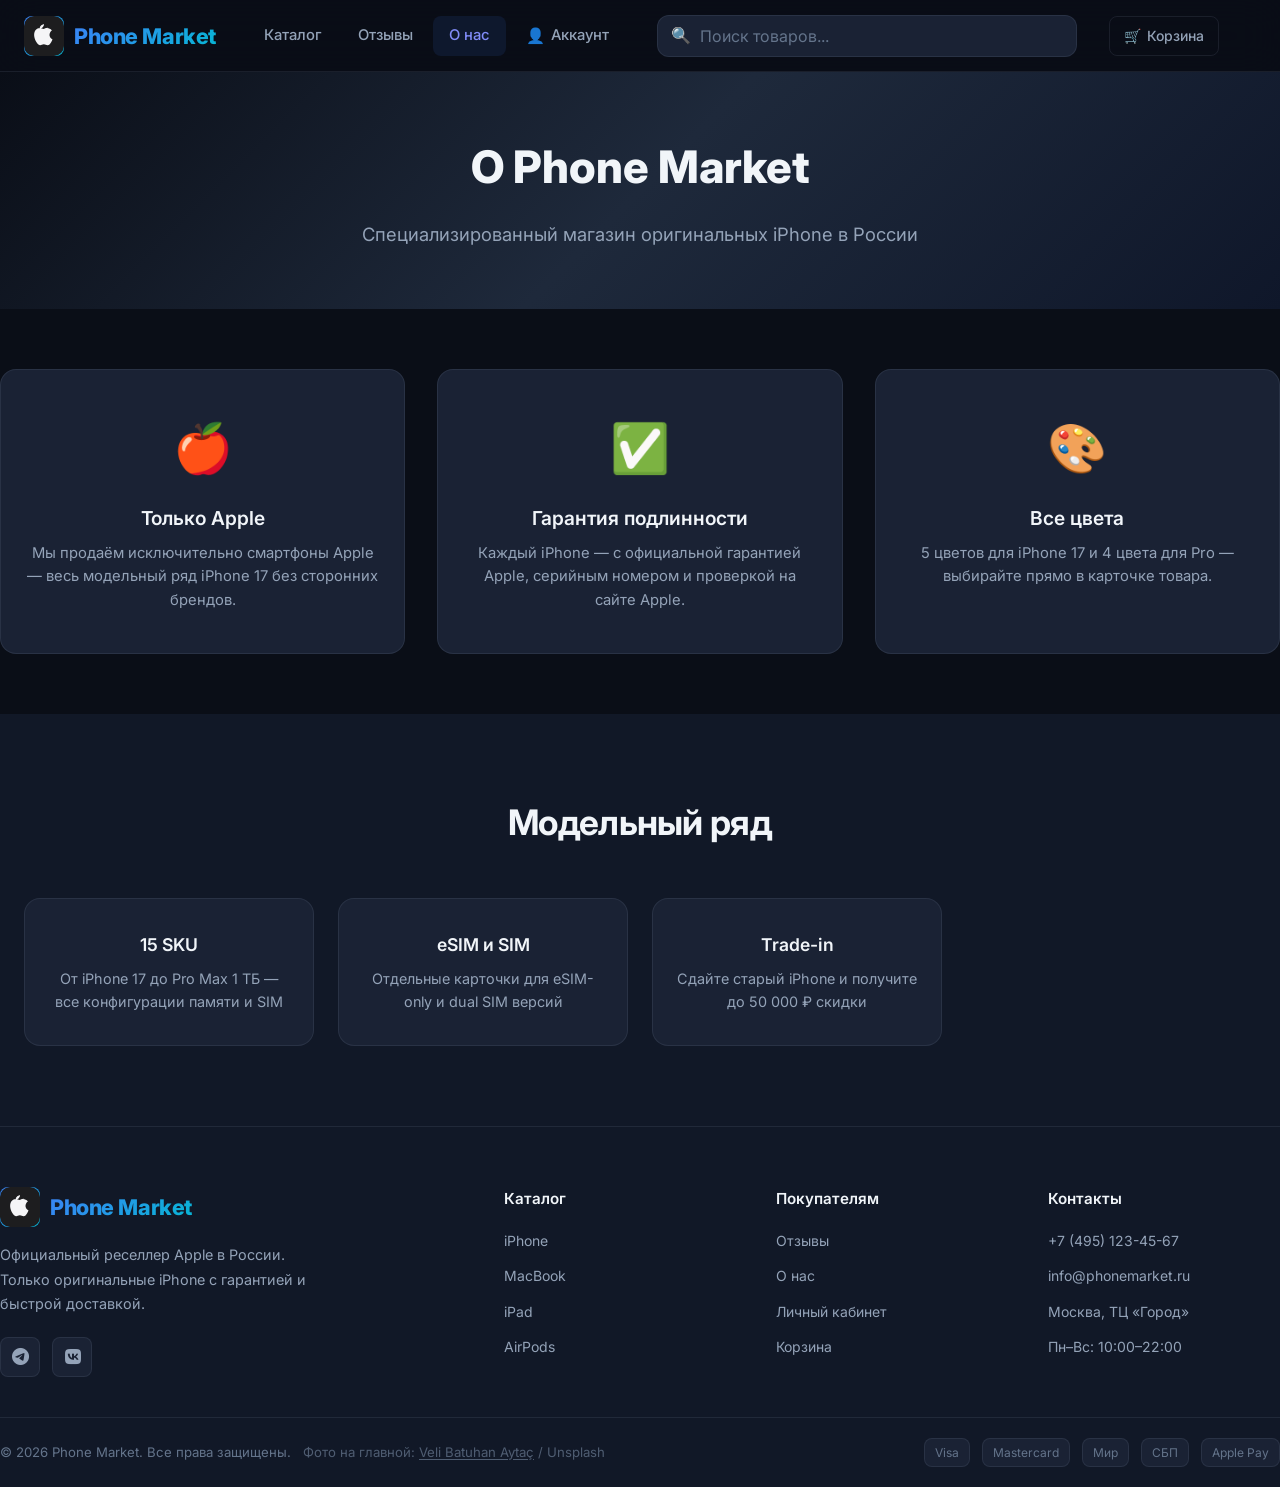
==== about.html @ 75dff4d2 "Fix MacBook color image switching in catalog MacBook image paths contain spaces, so double URL-encod" ====
<!DOCTYPE html>
<html lang="ru">
<head>
  <meta charset="UTF-8">
  <meta name="viewport" content="width=device-width, initial-scale=1.0">
  <title>О нас — Phone Market</title>
  <link rel="stylesheet" href="css/style.css?v=2.16">
</head>
<body>
  <div id="site-header"></div>
  <main>
    <div class="about-hero">
      <div class="container">
        <h1>О Phone Market</h1>
        <p>Специализированный магазин оригинальных iPhone в России</p>
      </div>
    </div>
    <div class="container about-grid">
      <div class="about-card">
        <div class="icon">🍎</div>
        <h3>Только Apple</h3>
        <p>Мы продаём исключительно смартфоны Apple — весь модельный ряд iPhone 17 без сторонних брендов.</p>
      </div>
      <div class="about-card">
        <div class="icon">✅</div>
        <h3>Гарантия подлинности</h3>
        <p>Каждый iPhone — с официальной гарантией Apple, серийным номером и проверкой на сайте Apple.</p>
      </div>
      <div class="about-card">
        <div class="icon">🎨</div>
        <h3>Все цвета</h3>
        <p>5 цветов для iPhone 17 и 4 цвета для Pro — выбирайте прямо в карточке товара.</p>
      </div>
    </div>
    <section class="section section-alt">
      <div class="container">
        <div class="section-header"><h2>Модельный ряд</h2></div>
        <div class="features-grid">
          <div class="feature-card"><h3>15 SKU</h3><p>От iPhone 17 до Pro Max 1 ТБ — все конфигурации памяти и SIM</p></div>
          <div class="feature-card"><h3>eSIM и SIM</h3><p>Отдельные карточки для eSIM-only и dual SIM версий</p></div>
          <div class="feature-card"><h3>Trade-in</h3><p>Сдайте старый iPhone и получите до 50 000 ₽ скидки</p></div>
        </div>
      </div>
    </section>
  </main>
  <div id="site-footer"></div>
  <script src="js/data.js?v=1.7"></script>
  <script src="js/app.js?v=1.4"></script>
  <script src="js/layout.js"></script>
  <script>initLayout('about');</script>
</body>
</html>
---- css/style.css ----
@import url('https://fonts.googleapis.com/css2?family=Inter:wght@300;400;500;600;700;800&family=JetBrains+Mono:wght@400;500&display=swap');
@import url('https://cdnjs.cloudflare.com/ajax/libs/font-awesome/6.5.1/css/all.min.css');

:root {
  --bg-primary: #0a0e17;
  --bg-secondary: #111827;
  --bg-card: #1a2234;
  --bg-card-hover: #1f2a40;
  --accent: #6366f1;
  --accent-light: #818cf8;
  --accent-glow: rgba(99, 102, 241, 0.35);
  --cyan: #a78bfa;
  --cyan-glow: rgba(167, 139, 250, 0.3);
  --text-primary: #f1f5f9;
  --text-secondary: #94a3b8;
  --text-muted: #64748b;
  --border: rgba(148, 163, 184, 0.12);
  --border-hover: rgba(59, 130, 246, 0.4);
  --success: #22c55e;
  --warning: #f59e0b;
  --danger: #ef4444;
  --gradient-hero: linear-gradient(135deg, #0a0e17 0%, #1e293b 50%, #0f172a 100%);
  --gradient-accent: linear-gradient(135deg, #3b82f6, #06b6d4);
  --shadow-sm: 0 2px 8px rgba(0, 0, 0, 0.3);
  --shadow-md: 0 8px 32px rgba(0, 0, 0, 0.4);
  --shadow-lg: 0 16px 48px rgba(0, 0, 0, 0.5);
  --radius-sm: 8px;
  --radius-md: 12px;
  --radius-lg: 16px;
  --radius-xl: 24px;
  --header-height: 72px;
  --transition: 0.25s cubic-bezier(0.4, 0, 0.2, 1);
}

*, *::before, *::after {
  box-sizing: border-box;
  margin: 0;
  padding: 0;
}

html {
  scroll-behavior: smooth;
}

[hidden] {
  display: none !important;
}

body {
  font-family: 'Inter', -apple-system, BlinkMacSystemFont, sans-serif;
  background: var(--bg-primary);
  color: var(--text-primary);
  line-height: 1.6;
  min-height: 100vh;
  display: flex;
  flex-direction: column;
}

a {
  color: inherit;
  text-decoration: none;
}

img {
  max-width: 100%;
  display: block;
}

button, input, select, textarea {
  font-family: inherit;
  font-size: inherit;
}

.container {
  width: 100%;
  max-width: 1280px;
  margin: 0 auto;
  padding: 0 24px;
}

/* ===== HEADER ===== */
.site-header {
  position: sticky;
  top: 0;
  z-index: 1000;
  background: rgba(10, 14, 23, 0.85);
  backdrop-filter: blur(20px);
  border-bottom: 1px solid var(--border);
  height: var(--header-height);
}

.header-inner {
  position: relative;
  display: flex;
  align-items: center;
  gap: 32px;
  height: var(--header-height);
}

.logo {
  display: flex;
  align-items: center;
  gap: 10px;
  font-weight: 800;
  font-size: 1.35rem;
  letter-spacing: -0.02em;
  flex-shrink: 0;
}

.logo-icon {
  width: 40px;
  height: 40px;
  background: var(--gradient-accent);
  border-radius: var(--radius-sm);
  display: flex;
  align-items: center;
  justify-content: center;
  font-size: 1.2rem;
  overflow: hidden;
}

.logo-icon img {
  width: 100%;
  height: 100%;
  object-fit: cover;
}

.logo span {
  background: var(--gradient-accent);
  -webkit-background-clip: text;
  -webkit-text-fill-color: transparent;
  background-clip: text;
}

.main-nav {
  display: flex;
  gap: 4px;
}

.main-nav a {
  padding: 8px 16px;
  border-radius: var(--radius-sm);
  font-weight: 500;
  font-size: 0.925rem;
  color: var(--text-secondary);
  transition: var(--transition);
  white-space: nowrap;
}

.main-nav a:hover,
.main-nav a.active {
  color: var(--text-primary);
  background: rgba(59, 130, 246, 0.1);
}

.main-nav a.active {
  color: var(--accent-light);
}

.main-nav-account {
  display: inline-flex;
  align-items: center;
  gap: 6px;
}

.main-nav-account-icon {
  font-size: 0.95rem;
  line-height: 1;
}

.header-search {
  flex: 1;
  max-width: 420px;
  position: relative;
}

.header-search input {
  width: 100%;
  padding: 10px 16px 10px 42px;
  background: var(--bg-card);
  border: 1px solid var(--border);
  border-radius: var(--radius-md);
  color: var(--text-primary);
  outline: none;
  transition: var(--transition);
}

.header-search input:focus {
  border-color: var(--accent);
  box-shadow: 0 0 0 3px var(--accent-glow);
}

.header-search input::placeholder {
  color: var(--text-muted);
}

.search-icon {
  position: absolute;
  left: 14px;
  top: 50%;
  transform: translateY(-50%);
  color: var(--text-muted);
  pointer-events: none;
}

.header-actions {
  display: flex;
  align-items: center;
  gap: 8px;
  flex-shrink: 0;
}

.header-tools {
  display: flex;
  align-items: center;
  gap: 6px;
  flex-shrink: 0;
}

.header-btn {
  display: flex;
  align-items: center;
  gap: 6px;
  padding: 8px 14px;
  border-radius: var(--radius-sm);
  background: transparent;
  border: 1px solid var(--border);
  color: var(--text-secondary);
  cursor: pointer;
  transition: var(--transition);
  font-size: 0.875rem;
  font-weight: 500;
  position: relative;
}

.header-btn:hover {
  border-color: var(--border-hover);
  color: var(--text-primary);
  background: rgba(59, 130, 246, 0.08);
}

.cart-badge {
  position: absolute;
  top: -4px;
  right: -4px;
  background: var(--accent);
  color: white;
  font-size: 0.65rem;
  font-weight: 700;
  width: 18px;
  height: 18px;
  border-radius: 50%;
  display: flex;
  align-items: center;
  justify-content: center;
}

.mobile-menu-btn {
  display: none;
  background: none;
  border: none;
  color: var(--text-primary);
  font-size: 1.5rem;
  cursor: pointer;
  padding: 4px;
}

/* ===== MAIN CONTENT ===== */
main {
  flex: 1;
}

/* ===== HERO ===== */
.hero {
  background: var(--gradient-hero);
  padding: 80px 0 100px;
  position: relative;
  overflow: hidden;
}

.hero::before {
  content: '';
  position: absolute;
  top: -50%;
  right: -20%;
  width: 600px;
  height: 600px;
  background: radial-gradient(circle, var(--accent-glow) 0%, transparent 70%);
  pointer-events: none;
}

.hero::after {
  content: '';
  position: absolute;
  bottom: -30%;
  left: -10%;
  width: 400px;
  height: 400px;
  background: radial-gradient(circle, var(--cyan-glow) 0%, transparent 70%);
  pointer-events: none;
}

.hero-content {
  position: relative;
  z-index: 1;
  display: grid;
  grid-template-columns: 1fr 1fr;
  gap: 60px;
  align-items: center;
}

.hero-text h1 {
  font-size: 3.2rem;
  font-weight: 800;
  line-height: 1.15;
  letter-spacing: -0.03em;
  margin-bottom: 20px;
}

.hero-text h1 .highlight {
  background: var(--gradient-accent);
  -webkit-background-clip: text;
  -webkit-text-fill-color: transparent;
  background-clip: text;
}

.hero-text p {
  font-size: 1.15rem;
  color: var(--text-secondary);
  margin-bottom: 32px;
  max-width: 480px;
}

.hero-buttons {
  display: flex;
  gap: 12px;
  flex-wrap: wrap;
}

.hero-visual {
  display: flex;
  justify-content: center;
  align-items: center;
}

.hero-pc {
  width: 100%;
  max-width: 520px;
  aspect-ratio: 16 / 10;
  background: var(--bg-card);
  border-radius: var(--radius-xl);
  border: 1px solid var(--border);
  position: relative;
  box-shadow: var(--shadow-lg);
  overflow: hidden;
}

.hero-pc img {
  position: absolute;
  inset: 0;
  margin-left: 50px;
  width: 80%;
  height: 100%;
  object-fit: cover;
  display: block;
}

.hero-pc::before {
  content: '';
  position: absolute;
  inset: -1px;
  border-radius: var(--radius-xl);
  padding: 1px;
  background: var(--gradient-accent);
  -webkit-mask: linear-gradient(#fff 0 0) content-box, linear-gradient(#fff 0 0);
  -webkit-mask-composite: xor;
  mask-composite: exclude;
  opacity: 0.5;
}

/* ===== BUTTONS ===== */
.btn {
  display: inline-flex;
  align-items: center;
  justify-content: center;
  gap: 8px;
  padding: 12px 24px;
  border-radius: var(--radius-md);
  font-weight: 600;
  font-size: 0.925rem;
  cursor: pointer;
  border: none;
  transition: var(--transition);
  white-space: nowrap;
}

.btn-primary {
  background: var(--gradient-accent);
  color: white;
  box-shadow: 0 4px 16px var(--accent-glow);
}

.btn-primary:hover {
  transform: translateY(-2px);
  box-shadow: 0 8px 24px var(--accent-glow);
}

.btn-secondary {
  background: var(--bg-card);
  color: var(--text-primary);
  border: 1px solid var(--border);
}

.btn-secondary:hover {
  border-color: var(--border-hover);
  background: var(--bg-card-hover);
}

.btn-danger {
  background: var(--danger);
  color: white;
}

.btn-danger:hover {
  opacity: 0.9;
}

.btn-sm {
  padding: 8px 16px;
  font-size: 0.825rem;
}

.btn-lg {
  padding: 16px 32px;
  font-size: 1rem;
}

/* ===== SECTIONS ===== */
.section {
  padding: 80px 0;
}

.section-header {
  text-align: center;
  margin-bottom: 48px;
}

.section-header h2 {
  font-size: 2.2rem;
  font-weight: 700;
  letter-spacing: -0.02em;
  margin-bottom: 12px;
}

.section-header p {
  color: var(--text-secondary);
  font-size: 1.05rem;
  max-width: 560px;
  margin: 0 auto;
}

.section-alt {
  background: var(--bg-secondary);
}

/* ===== FEATURES GRID ===== */
.features-grid {
  display: grid;
  grid-template-columns: repeat(4, 1fr);
  gap: 24px;
}

.feature-card {
  background: var(--bg-card);
  border: 1px solid var(--border);
  border-radius: var(--radius-lg);
  padding: 32px 24px;
  text-align: center;
  transition: var(--transition);
}

.feature-card:hover {
  border-color: var(--border-hover);
  transform: translateY(-4px);
  box-shadow: var(--shadow-md);
}

.feature-icon {
  font-size: 2.5rem;
  margin-bottom: 16px;
}

.feature-card h3 {
  font-size: 1.1rem;
  font-weight: 600;
  margin-bottom: 8px;
}

.feature-card p {
  color: var(--text-secondary);
  font-size: 0.9rem;
}

/* ===== PRODUCT GRID ===== */
.products-grid {
  display: grid;
  grid-template-columns: repeat(auto-fill, minmax(280px, 1fr));
  gap: 24px;
}

.product-card {
  background: var(--bg-card);
  border: 1px solid var(--border);
  border-radius: var(--radius-lg);
  overflow: hidden;
  transition: var(--transition);
  display: flex;
  flex-direction: column;
}

.product-card:hover {
  border-color: var(--border-hover);
  transform: translateY(-4px);
  box-shadow: var(--shadow-md);
}

.product-image {
  height: 240px;
  background: var(--bg-secondary);
  display: flex;
  align-items: center;
  justify-content: center;
  position: relative;
  overflow: hidden;
}

.product-image img {
  width: 100%;
  height: 100%;
  object-fit: contain;
  padding: 8px 12px;
}

.product-badge {
  position: absolute;
  top: 12px;
  left: 12px;
  padding: 4px 10px;
  border-radius: 20px;
  font-size: 0.75rem;
  font-weight: 600;
  background: var(--accent);
  color: white;
}

.product-badge.sale {
  background: var(--danger);
}

.product-badge.new {
  background: var(--success);
}

.product-info {
  padding: 20px;
  flex: 1;
  display: flex;
  flex-direction: column;
}

.product-category {
  font-size: 0.75rem;
  color: var(--cyan);
  font-weight: 600;
  text-transform: uppercase;
  letter-spacing: 0.05em;
  margin-bottom: 6px;
}

.product-attrs {
  display: flex;
  flex-wrap: wrap;
  gap: 6px;
  margin-bottom: 8px;
}

.product-attr-tag {
  display: inline-block;
  padding: 3px 8px;
  background: var(--bg-secondary);
  border: 1px solid var(--border);
  border-radius: 4px;
  font-size: 0.7rem;
  font-weight: 500;
  color: var(--text-secondary);
  font-family: 'JetBrains Mono', monospace;
}

.product-info h3 {
  font-size: 1.05rem;
  font-weight: 600;
  margin-bottom: 8px;
  line-height: 1.3;
}

.product-info p {
  color: var(--text-secondary);
  font-size: 0.85rem;
  margin-bottom: 16px;
  flex: 1;
}

.product-footer {
  display: flex;
  align-items: center;
  justify-content: space-between;
  gap: 12px;
  flex-wrap: wrap;
}

.product-actions {
  display: flex;
  gap: 8px;
  flex: 1;
  justify-content: flex-end;
}

.product-actions .btn {
  flex: 1;
  text-align: center;
  min-width: 0;
}

.product-price {
  font-size: 1.25rem;
  font-weight: 700;
  font-family: 'JetBrains Mono', monospace;
}

.product-price .old-price {
  font-size: 0.85rem;
  color: var(--text-muted);
  text-decoration: line-through;
  font-weight: 400;
  margin-left: 6px;
}

/* ===== FILTERS ===== */
.page-layout {
  display: grid;
  grid-template-columns: 280px minmax(0, 1fr);
  gap: 32px;
  align-items: start;
  padding: 40px 0 80px;
}

.catalog-content {
  min-width: 0;
}

.filters-sidebar {
  background: var(--bg-card);
  border: 1px solid var(--border);
  border-radius: var(--radius-lg);
  padding: 24px;
  position: sticky;
  top: calc(var(--header-height) + 24px);
  align-self: start;
  width: 280px;
  max-height: calc(100vh - var(--header-height) - 48px);
  overflow-y: auto;
  z-index: 50;
  scrollbar-width: thin;
  scrollbar-color: var(--border) transparent;
}

.filters-sidebar h3 {
  font-size: 1rem;
  font-weight: 600;
  margin: 0;
}

.filters-sidebar-header {
  display: flex;
  align-items: center;
  justify-content: space-between;
  gap: 12px;
  margin-bottom: 16px;
  padding-bottom: 12px;
  border-bottom: 1px solid var(--border);
}

.filters-close-btn {
  display: none;
  flex-shrink: 0;
}

.filter-group {
  margin-bottom: 20px;
}

.filter-group > label {
  display: block;
  font-size: 0.85rem;
  color: var(--text-secondary);
  margin-bottom: 8px;
  font-weight: 500;
}

.filter-range-inputs {
  display: grid;
  grid-template-columns: 1fr 1fr;
  gap: 8px;
}

.filter-range-inputs input,
.filter-group select {
  width: 100%;
  padding: 8px 12px;
  background: var(--bg-secondary);
  border: 1px solid var(--border);
  border-radius: var(--radius-sm);
  color: var(--text-primary);
  outline: none;
}

.filter-range-inputs input:focus,
.filter-group select:focus {
  border-color: var(--accent);
  box-shadow: 0 0 0 3px var(--accent-glow);
}

.filter-range-inputs input::-webkit-outer-spin-button,
.filter-range-inputs input::-webkit-inner-spin-button {
  -webkit-appearance: none;
  margin: 0;
}

.filter-range-inputs input[type="number"] {
  -moz-appearance: textfield;
  appearance: textfield;
}

.filter-checkboxes {
  display: flex;
  flex-direction: column;
  gap: 8px;
}

.filter-checkboxes label {
  display: flex;
  align-items: center;
  gap: 8px;
  cursor: pointer;
  color: var(--text-secondary);
  font-size: 0.875rem;
  margin-bottom: 0;
}

.filter-checkboxes input[type="checkbox"] {
  accent-color: var(--accent);
}

.filter-empty {
  color: var(--text-muted);
  font-size: 0.85rem;
}

.catalog-toolbar {
  display: flex;
  align-items: center;
  justify-content: space-between;
  gap: 16px;
  margin-bottom: 24px;
  flex-wrap: wrap;
}

.catalog-toolbar-start {
  display: flex;
  align-items: center;
  gap: 12px;
  flex-wrap: wrap;
}

.filters-toggle-btn {
  white-space: nowrap;
}

.page-layout.filters-collapsed {
  grid-template-columns: 1fr;
}

.page-layout.filters-collapsed .filters-sidebar {
  display: none;
}

.results-count,
.catalog-toolbar .results-count {
  color: var(--text-secondary);
  font-size: 0.925rem;
}

.catalog-toolbar select {
  padding: 8px 12px;
  background: var(--bg-card);
  border: 1px solid var(--border);
  border-radius: var(--radius-sm);
  color: var(--text-primary);
  outline: none;
}

.empty-state {
  text-align: center;
  padding: 48px 24px;
  color: var(--text-secondary);
  background: var(--bg-card);
  border: 1px solid var(--border);
  border-radius: var(--radius-lg);
}

.catalog-sections-wrap {
  padding: 8px 0 80px;
}

.catalog-sections-grid {
  display: grid;
  grid-template-columns: repeat(2, minmax(0, 1fr));
  gap: 24px;
}

.catalog-section-card {
  display: flex;
  flex-direction: column;
  min-height: 100%;
  background: var(--bg-card);
  border: 1px solid var(--border);
  border-radius: var(--radius-lg);
  overflow: hidden;
  transition: var(--transition);
  color: inherit;
  text-decoration: none;
}

.catalog-section-card:hover {
  border-color: var(--border-hover);
  transform: translateY(-4px);
  box-shadow: var(--shadow-md);
}

.catalog-section-card__media {
  height: 180px;
  background: var(--bg-secondary);
  display: flex;
  align-items: center;
  justify-content: center;
  padding: 24px;
}

.catalog-section-card__media img {
  width: 100%;
  max-width: 160px;
  height: 120px;
  object-fit: contain;
}

.catalog-section-card__body {
  padding: 24px;
  display: flex;
  flex-direction: column;
  gap: 10px;
  flex: 1;
}

.catalog-section-card__body h2 {
  font-size: 1.35rem;
  font-weight: 600;
}

.catalog-section-card__body p {
  color: var(--text-secondary);
  font-size: 0.95rem;
  line-height: 1.5;
  flex: 1;
}

.catalog-section-card__count {
  font-size: 0.85rem;
  font-weight: 600;
  color: var(--accent-light);
}

.catalog-category-picker-wrap {
  padding: 48px 0;
}

.catalog-picker-grid {
  display: grid;
  grid-template-columns: repeat(2, minmax(0, 1fr));
  gap: 20px;
  max-width: 980px;
  margin: 0 auto;
}

.catalog-picker-card {
  position: relative;
  display: grid;
  grid-template-columns: minmax(0, 1fr) 174px;
  align-items: stretch;
  min-height: 258px;
  padding: 26px 24px 26px 28px;
  border-radius: var(--radius-xl);
  border: 1px solid var(--border);
  background: var(--bg-card);
  overflow: hidden;
  color: inherit;
  text-decoration: none;
  transition: transform var(--transition), border-color var(--transition), box-shadow var(--transition);
}

.catalog-picker-card__glow {
  position: absolute;
  inset: 0;
  opacity: 0.9;
  pointer-events: none;
  transition: opacity var(--transition);
}

.catalog-picker-card--iphone .catalog-picker-card__glow {
  background:
    radial-gradient(circle at 88% 42%, rgba(99, 102, 241, 0.34) 0%, transparent 52%),
    linear-gradient(135deg, rgba(30, 41, 59, 0.2) 0%, rgba(15, 23, 42, 0.92) 100%);
}

.catalog-picker-card--macbook .catalog-picker-card__glow {
  background:
    radial-gradient(circle at 86% 38%, rgba(56, 189, 248, 0.22) 0%, transparent 54%),
    linear-gradient(135deg, rgba(30, 41, 59, 0.2) 0%, rgba(15, 23, 42, 0.92) 100%);
}

.catalog-picker-card--ipad .catalog-picker-card__glow {
  background:
    radial-gradient(circle at 86% 40%, rgba(45, 212, 191, 0.22) 0%, transparent 54%),
    linear-gradient(135deg, rgba(30, 41, 59, 0.2) 0%, rgba(15, 23, 42, 0.92) 100%);
}

.catalog-picker-card--airpods .catalog-picker-card__glow {
  background:
    radial-gradient(circle at 86% 42%, rgba(244, 114, 182, 0.2) 0%, transparent 54%),
    linear-gradient(135deg, rgba(30, 41, 59, 0.2) 0%, rgba(15, 23, 42, 0.92) 100%);
}

.catalog-picker-card__body {
  position: relative;
  z-index: 1;
  display: flex;
  flex-direction: column;
  justify-content: center;
  gap: 8px;
  min-width: 0;
}

.catalog-picker-card__eyebrow {
  font-size: 0.72rem;
  font-weight: 700;
  letter-spacing: 0.12em;
  text-transform: uppercase;
  color: var(--accent-light);
}

.catalog-picker-card__title {
  font-size: clamp(1.55rem, 2.4vw, 1.9rem);
  font-weight: 700;
  line-height: 1.1;
}

.catalog-picker-card__tagline {
  color: var(--text-secondary);
  font-size: 0.92rem;
  line-height: 1.45;
  max-width: 26ch;
}

.catalog-picker-card__footer {
  display: flex;
  flex-wrap: wrap;
  align-items: center;
  gap: 10px 14px;
  margin-top: 8px;
}

.catalog-picker-card__price {
  font-family: 'JetBrains Mono', monospace;
  font-size: 0.95rem;
  font-weight: 600;
  color: var(--text-primary);
}

.catalog-picker-card__count {
  font-size: 0.8rem;
  font-weight: 600;
  color: var(--text-muted);
  padding: 4px 10px;
  border-radius: 999px;
  background: rgba(255, 255, 255, 0.05);
  border: 1px solid var(--border);
}

.catalog-picker-card__visual {
  position: relative;
  z-index: 1;
  display: flex;
  align-items: center;
  justify-content: center;
  align-self: center;
}

.catalog-picker-card__visual img {
  width: auto;
  max-width: 100%;
  object-fit: contain;
  filter: drop-shadow(0 18px 28px rgba(0, 0, 0, 0.42));
  transition: transform var(--transition);
}

.catalog-picker-card--iphone .catalog-picker-card__visual img {
  max-height: 184px;
}

.catalog-picker-card--macbook .catalog-picker-card__visual img {
  max-height: 184px;
  width: 100%;
}

.catalog-picker-card--ipad .catalog-picker-card__visual img {
  max-height: 139px;
}

.catalog-picker-card--airpods .catalog-picker-card__visual img {
  max-height: 128px;
}

.catalog-picker-card__cta {
  position: absolute;
  right: 22px;
  bottom: 18px;
  z-index: 1;
  font-size: 0.82rem;
  font-weight: 600;
  color: var(--accent-light);
  opacity: 0;
  transform: translateY(6px);
  transition: opacity var(--transition), transform var(--transition);
}

.catalog-picker-card:hover {
  transform: translateY(-4px);
  border-color: var(--border-hover);
  box-shadow: var(--shadow-md);
}

.catalog-picker-card:hover .catalog-picker-card__glow {
  opacity: 1;
}

.catalog-picker-card:hover .catalog-picker-card__visual img {
  transform: scale(1.05) translateY(-2px);
}

.catalog-picker-card:hover .catalog-picker-card__cta {
  opacity: 1;
  transform: translateY(0);
}

.catalog-picker-card:focus-visible {
  outline: 2px solid var(--accent-light);
  outline-offset: 3px;
}

@media (max-width: 900px) {
  .catalog-picker-grid {
    grid-template-columns: 1fr;
    max-width: 520px;
  }

  .catalog-picker-card {
    min-height: 236px;
    grid-template-columns: minmax(0, 1fr) 150px;
    padding: 22px 20px 22px 24px;
  }
}

@media (max-width: 520px) {
  .catalog-picker-card {
    grid-template-columns: 1fr;
    gap: 18px;
    min-height: 0;
    padding: 22px 20px 54px;
  }

  .catalog-picker-card__visual {
    order: -1;
    min-height: 156px;
  }

  .catalog-picker-card__tagline {
    max-width: none;
  }

  .catalog-picker-card__cta {
    opacity: 1;
    transform: none;
    left: 20px;
    right: auto;
  }
}

.catalog-lines {
  display: flex;
  flex-wrap: wrap;
  gap: 10px;
  margin: -8px 0 28px;
}

.catalog-line-tab {
  display: inline-flex;
  align-items: center;
  justify-content: center;
  min-height: 42px;
  padding: 10px 18px;
  border: 1px solid var(--border);
  border-radius: 999px;
  background: var(--bg-card);
  color: var(--text-primary);
  font-size: 0.95rem;
  font-weight: 600;
  text-decoration: none;
  transition: var(--transition);
}

.catalog-line-tab:hover {
  border-color: var(--border-hover);
  color: var(--accent-light);
}

.catalog-line-tab.active {
  background: var(--accent);
  border-color: var(--accent);
  color: #fff;
  box-shadow: var(--shadow-sm);
}

.catalog-toolbar select {
  padding: 8px 12px;
  background: var(--bg-card);
  border: 1px solid var(--border);
  border-radius: var(--radius-sm);
  color: var(--text-primary);
  outline: none;
}

/* ===== CONFIGURATOR ===== */
.configurator-page {
  padding-bottom: 0;
}

.config-page-header p {
  max-width: 640px;
}

.config-page-perks {
  display: flex;
  flex-wrap: wrap;
  gap: 20px 32px;
  margin-top: 24px;
  list-style: none;
  padding: 0;
}

.config-page-perks li {
  display: flex;
  align-items: center;
  gap: 10px;
  font-size: 0.9rem;
  color: var(--text-secondary);
  font-weight: 500;
}

.config-page-perks i {
  color: var(--cyan);
  font-size: 1rem;
}

.configurator-layout {
  display: grid;
  grid-template-columns: 1fr 380px;
  gap: 32px;
  padding: 40px 0 80px;
  align-items: start;
}

.configurator-main {
  min-width: 0;
}

/* Preview block */
.config-preview {
  display: grid;
  grid-template-columns: 1fr 1fr;
  gap: 24px;
  background: var(--bg-card);
  border: 1px solid var(--border);
  border-radius: var(--radius-xl);
  padding: 24px;
  margin-bottom: 28px;
  overflow: hidden;
}

.config-preview-visual {
  position: relative;
  background: var(--bg-secondary);
  border-radius: var(--radius-lg);
  aspect-ratio: 4/3;
  display: flex;
  align-items: center;
  justify-content: center;
  overflow: hidden;
}

.config-preview-glow {
  position: absolute;
  inset: 0;
  background: radial-gradient(ellipse at 50% 80%, var(--accent-glow), transparent 70%);
  pointer-events: none;
}

.config-preview-img {
  width: 85%;
  height: 85%;
  object-fit: contain;
  position: relative;
  z-index: 1;
  transition: var(--transition);
}

.config-preview-badges {
  position: absolute;
  bottom: 12px;
  left: 12px;
  right: 12px;
  display: flex;
  flex-wrap: wrap;
  gap: 8px;
  z-index: 2;
}

.config-preview-badge {
  display: flex;
  align-items: center;
  gap: 6px;
  padding: 6px 10px;
  background: rgba(10, 14, 23, 0.85);
  border: 1px solid var(--border);
  border-radius: 20px;
  font-size: 0.7rem;
  font-weight: 500;
  color: var(--text-secondary);
  backdrop-filter: blur(8px);
}

.config-preview-badge img {
  width: 16px;
  height: 16px;
  object-fit: contain;
}

.config-preview-perf h4 {
  font-size: 0.95rem;
  font-weight: 600;
  margin-bottom: 16px;
  color: var(--text-primary);
}

.config-preview-perf .perf-bar-row:last-child {
  margin-bottom: 0;
}

/* Stepper */
.config-stepper-wrap {
  margin-bottom: 24px;
  overflow: hidden;
}

.config-stepper {
  display: flex;
  gap: 8px;
  overflow-x: auto;
  scroll-snap-type: x mandatory;
  padding-bottom: 8px;
  -webkit-overflow-scrolling: touch;
  scrollbar-width: thin;
}

.config-step {
  display: flex;
  flex-direction: column;
  align-items: center;
  gap: 4px;
  min-width: 72px;
  padding: 10px 12px;
  border-radius: var(--radius-md);
  font-size: 0.75rem;
  font-weight: 600;
  background: var(--bg-card);
  border: 1px solid var(--border);
  color: var(--text-secondary);
  cursor: pointer;
  transition: border-color 0.12s ease, background 0.12s ease, color 0.12s ease, transform 0.1s ease, box-shadow 0.12s ease;
  scroll-snap-align: start;
  flex-shrink: 0;
  position: relative;
  touch-action: manipulation;
  user-select: none;
  -webkit-tap-highlight-color: transparent;
}

.config-step:active {
  transform: scale(0.96);
}

.config-step::after {
  content: '';
  position: absolute;
  top: 50%;
  right: -8px;
  width: 8px;
  height: 2px;
  background: var(--border);
  transform: translateY(-50%);
}

.config-step:last-child::after {
  display: none;
}

.config-step:hover {
  border-color: var(--border-hover);
  color: var(--text-primary);
}

.config-step.active {
  background: var(--gradient-accent);
  border-color: transparent;
  color: white;
  box-shadow: 0 4px 16px var(--accent-glow);
}

.config-step.completed:not(.active) {
  border-color: var(--success);
  color: var(--success);
}

.config-step-num {
  font-size: 0.65rem;
  opacity: 0.7;
  font-family: 'JetBrains Mono', monospace;
}

.config-step-icon {
  width: 22px;
  height: 22px;
  object-fit: contain;
}

.config-step-label {
  letter-spacing: 0.03em;
}

/* Compatibility alert */
.config-compat-alert {
  display: flex;
  gap: 12px;
  align-items: flex-start;
  padding: 14px 18px;
  margin-bottom: 20px;
  background: rgba(245, 158, 11, 0.1);
  border: 1px solid rgba(245, 158, 11, 0.35);
  border-radius: var(--radius-md);
  color: var(--warning);
  font-size: 0.875rem;
}

.config-compat-alert i {
  margin-top: 2px;
  flex-shrink: 0;
}

.config-compat-alert p {
  margin: 0;
  line-height: 1.5;
}

.config-compat-alert p + p {
  margin-top: 4px;
}

/* Accordion component groups */
.config-components {
  display: flex;
  flex-direction: column;
  gap: 12px;
}

.config-component-group {
  background: var(--bg-card);
  border: 1px solid var(--border);
  border-radius: var(--radius-lg);
  overflow: hidden;
  transition: var(--transition);
}

.config-component-group.open {
  border-color: var(--border-hover);
  box-shadow: var(--shadow-sm);
}

.config-group-header {
  width: 100%;
  display: flex;
  align-items: center;
  gap: 12px;
  padding: 18px 24px;
  background: none;
  border: none;
  color: inherit;
  cursor: pointer;
  text-align: left;
  transition: background 0.12s ease;
  touch-action: manipulation;
  user-select: none;
  -webkit-tap-highlight-color: transparent;
}

.config-group-header:active {
  background: var(--bg-card-hover);
}

.config-group-header:hover {
  background: var(--bg-card-hover);
}

.config-group-title {
  display: flex;
  align-items: center;
  gap: 10px;
  font-size: 1rem;
  font-weight: 600;
  flex-shrink: 0;
}

.config-group-selected {
  flex: 1;
  font-size: 0.85rem;
  color: var(--text-muted);
  text-align: right;
  white-space: nowrap;
  overflow: hidden;
  text-overflow: ellipsis;
}

.config-group-chevron {
  color: var(--text-muted);
  transition: transform var(--transition);
  flex-shrink: 0;
}

.config-component-group.open .config-group-chevron {
  transform: rotate(180deg);
}

.config-group-body {
  display: none;
  padding: 0 24px 24px;
}

.config-component-group.open .config-group-body {
  display: block;
}

/* Option cards grid */
.config-option-grid {
  display: grid;
  grid-template-columns: repeat(auto-fill, minmax(200px, 1fr));
  gap: 14px;
}

.config-option-card {
  position: relative;
  display: flex;
  flex-direction: column;
  background: var(--bg-secondary);
  border: 2px solid var(--border);
  border-radius: var(--radius-md);
  cursor: pointer;
  transition: border-color 0.12s ease, background 0.12s ease, box-shadow 0.12s ease, transform 0.1s ease;
  overflow: hidden;
  touch-action: manipulation;
  user-select: none;
  -webkit-tap-highlight-color: transparent;
}

.config-option-card:active {
  transform: scale(0.98);
}

.config-option-card:hover {
  border-color: var(--border-hover);
  transform: translateY(-2px);
  box-shadow: var(--shadow-sm);
}

.config-option-card.selected {
  border-color: var(--accent);
  background: rgba(59, 130, 246, 0.08);
  box-shadow: 0 0 0 1px var(--accent), 0 8px 24px var(--accent-glow);
}

.config-option-card input[type="radio"] {
  position: absolute;
  opacity: 0;
  pointer-events: none;
}

.config-option-check {
  position: absolute;
  top: 10px;
  right: 10px;
  width: 24px;
  height: 24px;
  border-radius: 50%;
  background: var(--accent);
  color: white;
  display: flex;
  align-items: center;
  justify-content: center;
  font-size: 0.65rem;
  opacity: 0;
  transform: scale(0.6);
  transition: var(--transition);
  z-index: 2;
}

.config-option-card.selected .config-option-check {
  opacity: 1;
  transform: scale(1);
}

.config-option-badges {
  position: absolute;
  top: 10px;
  left: 10px;
  display: flex;
  flex-direction: column;
  gap: 4px;
  z-index: 2;
}

.config-option-badge {
  padding: 3px 8px;
  border-radius: 20px;
  font-size: 0.65rem;
  font-weight: 600;
  white-space: nowrap;
}

.config-option-badge.recommended {
  background: var(--accent);
  color: white;
}

.config-option-badge.gaming {
  background: var(--success);
  color: white;
}

.config-option-image {
  height: 120px;
  display: flex;
  align-items: center;
  justify-content: center;
  padding: 16px;
  background: var(--bg-primary);
}

.config-option-image img {
  max-width: 100%;
  max-height: 100%;
  object-fit: contain;
}

.config-option-body {
  padding: 12px 14px 8px;
  flex: 1;
}

.config-option-name {
  font-weight: 600;
  font-size: 0.875rem;
  line-height: 1.35;
  margin-bottom: 8px;
}

.config-option-specs {
  display: flex;
  flex-wrap: wrap;
  gap: 4px;
}

.config-option-footer {
  display: flex;
  align-items: center;
  justify-content: space-between;
  gap: 8px;
  padding: 10px 14px 14px;
  border-top: 1px solid var(--border);
}

.config-option-price {
  font-family: 'JetBrains Mono', monospace;
  font-weight: 700;
  font-size: 0.9rem;
  color: var(--accent-light);
}

.config-price-delta {
  font-size: 0.7rem;
  font-family: 'JetBrains Mono', monospace;
  font-weight: 500;
}

.config-price-delta.up {
  color: var(--warning);
}

.config-price-delta.down {
  color: var(--success);
}

/* Summary panel */
.config-summary {
  background: var(--bg-card);
  border: 1px solid var(--border);
  border-radius: var(--radius-lg);
  padding: 24px;
  position: sticky;
  top: calc(var(--header-height) + 24px);
}

.config-summary-header {
  margin-bottom: 20px;
  padding-bottom: 16px;
  border-bottom: 1px solid var(--border);
}

.config-summary h3 {
  font-size: 1.1rem;
  font-weight: 600;
  margin-bottom: 14px;
}

.config-progress {
  display: flex;
  align-items: center;
  gap: 12px;
}

.config-progress-bar {
  flex: 1;
  height: 6px;
  background: var(--bg-secondary);
  border-radius: 3px;
  overflow: hidden;
}

.config-progress-fill {
  height: 100%;
  background: var(--gradient-accent);
  border-radius: 3px;
  transition: width 0.4s ease;
  width: 0;
}

.config-progress-text {
  font-size: 0.8rem;
  font-weight: 600;
  font-family: 'JetBrains Mono', monospace;
  color: var(--cyan);
  white-space: nowrap;
}

.summary-items {
  display: flex;
  flex-direction: column;
  gap: 4px;
  margin-bottom: 20px;
  max-height: 360px;
  overflow-y: auto;
}

.summary-item {
  display: flex;
  justify-content: space-between;
  align-items: center;
  gap: 8px;
  font-size: 0.85rem;
  padding: 10px 8px;
  border-radius: var(--radius-sm);
  border: none;
  background: none;
  color: inherit;
  cursor: pointer;
  text-align: left;
  width: 100%;
  transition: background 0.12s ease;
  touch-action: manipulation;
  -webkit-tap-highlight-color: transparent;
}

.summary-item:active {
  background: var(--bg-card-hover);
}

.summary-item:hover {
  background: var(--bg-card-hover);
}

.summary-item-left {
  display: flex;
  align-items: center;
  gap: 8px;
  flex-shrink: 0;
}

.summary-item-icon {
  width: 20px;
  height: 20px;
  object-fit: contain;
  opacity: 0.85;
}

.summary-item .label {
  color: var(--text-secondary);
}

.summary-item .value {
  font-weight: 500;
  text-align: right;
  font-size: 0.8rem;
  color: var(--text-primary);
}

.summary-total {
  display: flex;
  justify-content: space-between;
  align-items: center;
  padding-top: 16px;
  border-top: 1px solid var(--border);
  margin-bottom: 20px;
}

.summary-total .label {
  font-size: 1.1rem;
  font-weight: 600;
}

.summary-total .price {
  font-size: 1.5rem;
  font-weight: 700;
  font-family: 'JetBrains Mono', monospace;
  color: var(--accent-light);
  transition: transform 0.2s ease, color 0.2s ease;
}

.summary-total .price.price-flash {
  animation: configPriceFlash 0.45s ease;
}

@keyframes configPriceFlash {
  0% { transform: scale(1); color: var(--accent-light); }
  40% { transform: scale(1.06); color: var(--cyan); }
  100% { transform: scale(1); color: var(--accent-light); }
}

.config-summary-actions {
  display: flex;
  flex-direction: column;
  gap: 12px;
}

.config-summary-actions .btn-primary {
  width: 100%;
}

.config-summary-secondary {
  display: grid;
  grid-template-columns: 1fr 1fr;
  gap: 10px;
}

.config-summary-note {
  text-align: center;
  color: var(--text-muted);
  font-size: 0.8rem;
  margin-top: 12px;
}

/* Mobile sticky bar */
.config-mobile-bar {
  display: none;
  position: fixed;
  bottom: 0;
  left: 0;
  right: 0;
  z-index: 90;
  padding: 12px 20px;
  padding-bottom: max(12px, env(safe-area-inset-bottom));
  background: rgba(17, 24, 39, 0.95);
  border-top: 1px solid var(--border);
  backdrop-filter: blur(12px);
  align-items: center;
  justify-content: space-between;
  gap: 16px;
}

.config-mobile-total .label {
  display: block;
  font-size: 0.75rem;
  color: var(--text-muted);
}

.config-mobile-total .price {
  font-family: 'JetBrains Mono', monospace;
  font-weight: 700;
  font-size: 1.15rem;
  color: var(--accent-light);
}

.config-mobile-bar .btn {
  flex-shrink: 0;
  white-space: nowrap;
}

.config-category-icon {
  width: 24px;
  height: 24px;
  object-fit: contain;
  vertical-align: middle;
}

/* Legacy aliases (admin etc.) */
.component-options { display: none; }
.component-option { display: none; }
.config-steps { display: none; }

/* ===== CART ===== */
.cart-layout {
  padding: 40px 0 80px;
}

.cart-items {
  display: flex;
  flex-direction: column;
  gap: 16px;
  margin-bottom: 32px;
}

.cart-item {
  display: flex;
  align-items: center;
  gap: 20px;
  background: var(--bg-card);
  border: 1px solid var(--border);
  border-radius: var(--radius-lg);
  padding: 20px;
}

.cart-item-image {
  width: 80px;
  height: 80px;
  background: var(--bg-secondary);
  border-radius: var(--radius-sm);
  display: flex;
  align-items: center;
  justify-content: center;
  flex-shrink: 0;
  overflow: hidden;
  padding: 8px;
}

.cart-item-image img {
  width: 100%;
  height: 100%;
  object-fit: contain;
}

.admin-product-thumb {
  width: 32px;
  height: 32px;
  object-fit: contain;
  vertical-align: middle;
  margin-right: 8px;
  border-radius: 4px;
  background: var(--bg-secondary);
}

.admin-img-preview {
  display: flex;
  align-items: center;
  justify-content: center;
  padding: 24px;
  background: var(--bg-secondary);
  border: 1px solid var(--border);
  border-radius: var(--radius-md);
  min-height: 160px;
}

.admin-img-preview img {
  max-width: 100%;
  max-height: 200px;
  object-fit: contain;
}

.cart-item-info {
  flex: 1;
}

.cart-item-info h3 {
  font-size: 1rem;
  font-weight: 600;
  margin-bottom: 4px;
}

.cart-item-info .category {
  font-size: 0.8rem;
  color: var(--text-muted);
}

.cart-item-color {
  display: flex;
  align-items: center;
  gap: 8px;
  margin-top: 6px;
  font-size: 0.85rem;
  color: var(--text-secondary);
}

.cart-color-swatch {
  width: 16px;
  height: 16px;
  border-radius: 50%;
  background: var(--swatch);
  border: 1px solid var(--border);
  flex-shrink: 0;
}

.cart-item-price {
  font-family: 'JetBrains Mono', monospace;
  font-weight: 600;
  font-size: 1.1rem;
}

.cart-item-qty {
  display: flex;
  align-items: center;
  gap: 8px;
}

.qty-btn {
  width: 32px;
  height: 32px;
  border-radius: var(--radius-sm);
  border: 1px solid var(--border);
  background: var(--bg-secondary);
  color: var(--text-primary);
  cursor: pointer;
  display: flex;
  align-items: center;
  justify-content: center;
  transition: var(--transition);
}

.qty-btn:hover {
  border-color: var(--accent);
}

.cart-summary {
  background: var(--bg-card);
  border: 1px solid var(--border);
  border-radius: var(--radius-lg);
  padding: 32px;
  max-width: 480px;
  margin-left: auto;
}

.cart-summary h3 {
  font-size: 1.2rem;
  font-weight: 600;
  margin-bottom: 20px;
}

.summary-row {
  display: flex;
  justify-content: space-between;
  margin-bottom: 12px;
  font-size: 0.925rem;
  color: var(--text-secondary);
}

.summary-row.total {
  font-size: 1.2rem;
  font-weight: 700;
  color: var(--text-primary);
  padding-top: 16px;
  border-top: 1px solid var(--border);
  margin-top: 8px;
}

.cart-empty {
  text-align: center;
  padding: 80px 20px;
}

.cart-empty-icon {
  font-size: 4rem;
  margin-bottom: 16px;
}

.cart-empty h2 {
  font-size: 1.5rem;
  margin-bottom: 8px;
}

.cart-empty p {
  color: var(--text-secondary);
  margin-bottom: 24px;
}

/* ===== AUTH / ACCOUNT ===== */
.auth-layout {
  display: grid;
  grid-template-columns: 1fr 1fr;
  min-height: calc(100vh - var(--header-height) - 300px);
}

.auth-form-panel {
  display: flex;
  align-items: center;
  justify-content: center;
  padding: 60px 40px;
}

.auth-visual-panel {
  background: var(--gradient-hero);
  display: flex;
  align-items: center;
  justify-content: center;
  padding: 60px;
  position: relative;
  overflow: hidden;
}

.auth-visual-panel::before {
  content: '';
  position: absolute;
  inset: 0;
  background: radial-gradient(circle at 30% 50%, var(--accent-glow), transparent 60%);
}

.auth-visual-content {
  position: relative;
  z-index: 1;
  text-align: center;
}

.auth-visual-content .icon {
  font-size: 5rem;
  margin-bottom: 24px;
}

.auth-visual-content h2 {
  font-size: 2rem;
  font-weight: 700;
  margin-bottom: 12px;
}

.auth-visual-content p {
  color: var(--text-secondary);
  max-width: 360px;
}

.auth-form {
  width: 100%;
  max-width: 400px;
}

.auth-form h2 {
  font-size: 1.75rem;
  font-weight: 700;
  margin-bottom: 8px;
}

.auth-form .subtitle {
  color: var(--text-secondary);
  margin-bottom: 32px;
}

.form-group {
  margin-bottom: 20px;
}

.form-group label {
  display: block;
  font-size: 0.875rem;
  font-weight: 500;
  margin-bottom: 6px;
  color: var(--text-secondary);
}

.form-group input,
.form-group textarea,
.form-group select {
  width: 100%;
  padding: 12px 16px;
  background: var(--bg-card);
  border: 1px solid var(--border);
  border-radius: var(--radius-sm);
  color: var(--text-primary);
  outline: none;
  transition: var(--transition);
}

.form-group input:focus,
.form-group textarea:focus,
.form-group select:focus {
  border-color: var(--accent);
  box-shadow: 0 0 0 3px var(--accent-glow);
}

.form-tabs {
  display: flex;
  gap: 4px;
  margin-bottom: 32px;
  background: var(--bg-card);
  border-radius: var(--radius-md);
  padding: 4px;
}

.form-tab {
  flex: 1;
  padding: 10px;
  text-align: center;
  border-radius: var(--radius-sm);
  cursor: pointer;
  font-weight: 500;
  font-size: 0.9rem;
  color: var(--text-secondary);
  transition: var(--transition);
  border: none;
  background: none;
}

.form-tab.active {
  background: var(--accent);
  color: white;
}

.account-dashboard {
  padding: 40px 0 80px;
}

.account-grid {
  display: grid;
  grid-template-columns: 260px 1fr;
  gap: 32px;
}

.account-sidebar {
  background: var(--bg-card);
  border: 1px solid var(--border);
  border-radius: var(--radius-lg);
  padding: 24px;
  height: fit-content;
}

.account-sidebar .user-info {
  text-align: center;
  padding-bottom: 20px;
  border-bottom: 1px solid var(--border);
  margin-bottom: 16px;
}

.account-sidebar .avatar {
  width: 64px;
  height: 64px;
  border-radius: 50%;
  background: var(--gradient-accent);
  display: flex;
  align-items: center;
  justify-content: center;
  font-size: 1.5rem;
  font-weight: 700;
  margin: 0 auto 12px;
}

.account-nav {
  display: flex;
  flex-direction: column;
  gap: 4px;
}

.account-nav button {
  padding: 10px 14px;
  border-radius: var(--radius-sm);
  border: none;
  background: none;
  color: var(--text-secondary);
  text-align: left;
  cursor: pointer;
  font-weight: 500;
  transition: var(--transition);
}

.account-nav button:hover,
.account-nav button.active {
  background: rgba(59, 130, 246, 0.1);
  color: var(--accent-light);
}

.account-content {
  background: var(--bg-card);
  border: 1px solid var(--border);
  border-radius: var(--radius-lg);
  padding: 32px;
}

.account-content h2 {
  font-size: 1.4rem;
  font-weight: 600;
  margin-bottom: 24px;
}

/* ===== ADMIN ===== */
.admin-layout {
  display: grid;
  grid-template-columns: 240px 1fr;
  min-height: calc(100vh - var(--header-height));
}

.admin-sidebar {
  background: var(--bg-secondary);
  border-right: 1px solid var(--border);
  padding: 24px 16px;
}

.admin-sidebar h2 {
  font-size: 1rem;
  font-weight: 700;
  padding: 0 12px 20px;
  color: var(--accent-light);
}

.admin-nav {
  display: flex;
  flex-direction: column;
  gap: 2px;
}

.admin-nav button {
  padding: 10px 14px;
  border-radius: var(--radius-sm);
  border: none;
  background: none;
  color: var(--text-secondary);
  text-align: left;
  cursor: pointer;
  font-weight: 500;
  transition: var(--transition);
  display: flex;
  align-items: center;
  gap: 8px;
}

.admin-nav button:hover,
.admin-nav button.active {
  background: rgba(59, 130, 246, 0.1);
  color: var(--accent-light);
}

.admin-main {
  padding: 32px;
  overflow-y: auto;
}

.admin-header {
  display: flex;
  align-items: center;
  justify-content: space-between;
  margin-bottom: 32px;
}

.admin-header h1 {
  font-size: 1.75rem;
  font-weight: 700;
}

.stats-grid {
  display: grid;
  grid-template-columns: repeat(4, 1fr);
  gap: 20px;
  margin-bottom: 32px;
}

.stat-card {
  background: var(--bg-card);
  border: 1px solid var(--border);
  border-radius: var(--radius-lg);
  padding: 24px;
}

.stat-card .stat-label {
  font-size: 0.85rem;
  color: var(--text-secondary);
  margin-bottom: 8px;
}

.stat-card .stat-value {
  font-size: 1.75rem;
  font-weight: 700;
  font-family: 'JetBrains Mono', monospace;
}

.stat-card .stat-change {
  font-size: 0.8rem;
  margin-top: 4px;
}

.stat-change.positive { color: var(--success); }
.stat-change.negative { color: var(--danger); }

.admin-table {
  width: 100%;
  border-collapse: collapse;
  background: var(--bg-card);
  border: 1px solid var(--border);
  border-radius: var(--radius-lg);
  overflow: hidden;
}

.admin-table th,
.admin-table td {
  padding: 14px 16px;
  text-align: left;
  border-bottom: 1px solid var(--border);
  font-size: 0.9rem;
}

.admin-table th {
  background: var(--bg-secondary);
  font-weight: 600;
  color: var(--text-secondary);
  font-size: 0.8rem;
  text-transform: uppercase;
  letter-spacing: 0.05em;
}

.admin-table tr:last-child td {
  border-bottom: none;
}

.admin-table tr:hover td {
  background: rgba(59, 130, 246, 0.04);
}

.status-badge {
  padding: 4px 10px;
  border-radius: 20px;
  font-size: 0.75rem;
  font-weight: 600;
}

.status-badge.pending { background: rgba(245, 158, 11, 0.15); color: var(--warning); }
.status-badge.shipped { background: rgba(59, 130, 246, 0.15); color: #60a5fa; }
.status-badge.delivered,
.status-badge.completed { background: rgba(34, 197, 94, 0.15); color: var(--success); }
.status-badge.cancelled { background: rgba(239, 68, 68, 0.15); color: var(--danger); }

.admin-form-grid {
  display: grid;
  grid-template-columns: 1fr 1fr;
  gap: 16px;
}

/* ===== ABOUT PAGE ===== */
.about-hero {
  background: var(--gradient-hero);
  padding: 60px 0;
  text-align: center;
}

.about-hero h1 {
  font-size: 2.8rem;
  font-weight: 800;
  margin-bottom: 16px;
}

.about-hero p {
  color: var(--text-secondary);
  font-size: 1.15rem;
  max-width: 600px;
  margin: 0 auto;
}

.about-grid {
  display: grid;
  grid-template-columns: repeat(3, 1fr);
  gap: 32px;
  padding: 60px 0;
}

.about-card {
  text-align: center;
  padding: 40px 24px;
  background: var(--bg-card);
  border: 1px solid var(--border);
  border-radius: var(--radius-lg);
}

.about-card .icon {
  font-size: 3rem;
  margin-bottom: 16px;
}

.about-card h3 {
  font-size: 1.2rem;
  font-weight: 600;
  margin-bottom: 8px;
}

.about-card p {
  color: var(--text-secondary);
  font-size: 0.925rem;
}

.team-grid {
  display: grid;
  grid-template-columns: repeat(4, 1fr);
  gap: 24px;
}

.team-member {
  text-align: center;
  padding: 24px;
  background: var(--bg-card);
  border: 1px solid var(--border);
  border-radius: var(--radius-lg);
}

.team-avatar {
  width: 80px;
  height: 80px;
  border-radius: 50%;
  background: var(--gradient-accent);
  display: flex;
  align-items: center;
  justify-content: center;
  font-size: 2rem;
  margin: 0 auto 12px;
}

.team-member h4 {
  font-weight: 600;
  margin-bottom: 4px;
}

.team-member p {
  color: var(--text-muted);
  font-size: 0.85rem;
}

/* ===== SEARCH PAGE ===== */
.search-header {
  padding: 40px 0 20px;
}

.search-header h1 {
  font-size: 1.75rem;
  font-weight: 700;
  margin-bottom: 8px;
}

.search-header .query-text {
  color: var(--text-secondary);
}

.search-header .query-text strong {
  color: var(--accent-light);
}

.no-results {
  text-align: center;
  padding: 60px 20px;
  color: var(--text-secondary);
}

.no-results-icon {
  font-size: 3rem;
  margin-bottom: 16px;
}

/* ===== FOOTER ===== */
.site-footer {
  background: var(--bg-secondary);
  border-top: 1px solid var(--border);
  margin-top: auto;
}

.footer-top {
  padding: 60px 0 40px;
  display: grid;
  grid-template-columns: 2fr 1fr 1fr 1fr;
  gap: 40px;
}

.footer-brand .logo {
  margin-bottom: 16px;
}

.footer-brand p {
  color: var(--text-secondary);
  font-size: 0.9rem;
  line-height: 1.7;
  max-width: 320px;
}

.footer-social {
  display: flex;
  gap: 12px;
  margin-top: 20px;
}

.footer-social a {
  width: 40px;
  height: 40px;
  border-radius: var(--radius-sm);
  background: var(--bg-card);
  border: 1px solid var(--border);
  display: flex;
  align-items: center;
  justify-content: center;
  transition: var(--transition);
  font-size: 1.1rem;
}

.footer-social a:hover {
  border-color: var(--accent);
  background: rgba(59, 130, 246, 0.1);
}

.footer-social a i {
  color: var(--text-secondary);
  transition: var(--transition);
}

.footer-social a:hover i {
  color: var(--accent);
}

.footer-col h4 {
  font-size: 0.95rem;
  font-weight: 600;
  margin-bottom: 16px;
}

.footer-col ul {
  list-style: none;
  display: flex;
  flex-direction: column;
  gap: 10px;
}

.footer-col ul a {
  color: var(--text-secondary);
  font-size: 0.875rem;
  transition: var(--transition);
}

.footer-col ul a:hover {
  color: var(--accent-light);
}

.footer-bottom {
  padding: 20px 0;
  border-top: 1px solid var(--border);
  display: flex;
  align-items: center;
  justify-content: space-between;
  flex-wrap: wrap;
  gap: 12px;
}

.footer-bottom p {
  color: var(--text-muted);
  font-size: 0.825rem;
}

.footer-credit {
  display: inline-block;
  margin-left: 8px;
  opacity: 0.75;
}

.footer-credit a {
  color: var(--text-muted);
  text-decoration: underline;
  text-underline-offset: 2px;
}

.footer-credit a:hover {
  color: var(--text-secondary);
}

.footer-payments {
  display: flex;
  gap: 12px;
  align-items: center;
}

.footer-payments span {
  padding: 4px 10px;
  background: var(--bg-card);
  border: 1px solid var(--border);
  border-radius: var(--radius-sm);
  font-size: 0.75rem;
  color: var(--text-muted);
}

/* ===== TOAST NOTIFICATIONS ===== */
.toast-container {
  position: fixed;
  bottom: 24px;
  right: 24px;
  z-index: 9999;
  display: flex;
  flex-direction: column;
  gap: 8px;
}

.toast {
  padding: 14px 20px;
  background: var(--bg-card);
  border: 1px solid var(--border);
  border-radius: var(--radius-md);
  box-shadow: var(--shadow-lg);
  display: flex;
  align-items: center;
  gap: 10px;
  animation: slideIn 0.3s ease;
  min-width: 280px;
}

.toast.success { border-left: 3px solid var(--success); }
.toast.error { border-left: 3px solid var(--danger); }
.toast.info { border-left: 3px solid var(--accent); }

@keyframes slideIn {
  from { transform: translateX(100%); opacity: 0; }
  to { transform: translateX(0); opacity: 1; }
}

/* ===== PAGE HEADER ===== */
.page-header {
  background: var(--gradient-hero);
  padding: 48px 0;
  border-bottom: 1px solid var(--border);
}

.page-header h1 {
  font-size: 2.2rem;
  font-weight: 700;
  margin-bottom: 8px;
}

.page-header p {
  color: var(--text-secondary);
  font-size: 1.05rem;
}

.breadcrumbs {
  display: flex;
  gap: 8px;
  font-size: 0.85rem;
  color: var(--text-muted);
  margin-bottom: 12px;
}

.breadcrumbs a:hover {
  color: var(--accent-light);
}

.breadcrumbs span {
  color: var(--text-secondary);
}

/* ===== READY PCs ===== */
.pc-spec-tags {
  display: flex;
  flex-wrap: wrap;
  gap: 6px;
  margin-bottom: 12px;
}

.pc-spec-tag {
  display: inline-block;
  padding: 4px 10px;
  background: var(--bg-secondary);
  border-radius: 20px;
  font-size: 0.75rem;
  color: var(--text-secondary);
}

.perf-bar-row { margin-bottom: 8px; }
.perf-bar-header {
  display: flex;
  justify-content: space-between;
  font-size: 0.8rem;
  margin-bottom: 4px;
  color: var(--text-secondary);
}
.perf-bar-track {
  height: 6px;
  background: var(--bg-secondary);
  border-radius: 3px;
  overflow: hidden;
}
.perf-bar-fill {
  height: 100%;
  background: var(--gradient-accent);
  border-radius: 3px;
}

.ready-pc-footer {
  flex-direction: column;
  align-items: stretch !important;
  gap: 12px;
  margin-top: 16px;
}

.ready-pc-actions {
  display: flex;
  gap: 8px;
}

.ready-pc-actions .btn {
  flex: 1;
  text-align: center;
}

/* Detail page */
.pc-detail-page { padding: 40px 24px 80px; }

.pc-detail-hero {
  display: grid;
  grid-template-columns: 1fr 1fr;
  gap: 48px;
  margin-bottom: 60px;
  align-items: start;
}

.pc-detail-gallery {
  display: flex;
  flex-direction: column;
  gap: 12px;
}

.pc-detail-image-wrap {
  background: var(--bg-card);
  border: 1px solid var(--border);
  border-radius: var(--radius-lg);
  overflow: hidden;
  position: relative;
  aspect-ratio: 1;
  display: flex;
  align-items: center;
  justify-content: center;
  padding: 12px;
}

.pc-detail-main-img {
  width: 100%;
  height: 100%;
  object-fit: contain;
}

.pc-gallery-thumbs {
  display: flex;
  gap: 10px;
  flex-wrap: wrap;
}

.pc-gallery-thumb {
  width: 72px;
  height: 72px;
  padding: 6px;
  border: 2px solid var(--border);
  border-radius: var(--radius-sm);
  background: var(--bg-card);
  cursor: pointer;
  transition: var(--transition);
  overflow: hidden;
}

.pc-gallery-thumb.active,
.pc-gallery-thumb:hover {
  border-color: var(--accent);
}

.pc-gallery-thumb img {
  width: 100%;
  height: 100%;
  object-fit: contain;
  pointer-events: none;
}

.pc-detail-info h1 {
  font-size: 2rem;
  font-weight: 700;
  margin-bottom: 12px;
}

.pc-detail-desc {
  color: var(--text-secondary);
  margin-bottom: 20px;
  font-size: 1.05rem;
}

.pc-detail-description {
  margin-top: 28px;
  padding-top: 24px;
  border-top: 1px solid var(--border);
}

.pc-detail-description h2 {
  font-size: 1.35rem;
  font-weight: 700;
  margin-bottom: 12px;
}

.pc-detail-price {
  font-size: 2rem !important;
  margin-bottom: 20px;
}

.pc-detail-actions {
  display: flex;
  gap: 12px;
  flex-wrap: wrap;
  margin-top: 24px;
}

.pc-detail-section {
  margin-bottom: 60px;
}

.pc-detail-section h2 {
  font-size: 1.75rem;
  font-weight: 700;
  margin-bottom: 8px;
}

.section-sub {
  color: var(--text-secondary);
  margin-bottom: 32px;
}

.pc-full-desc {
  color: var(--text-secondary);
  line-height: 1.8;
  font-size: 1.05rem;
  max-width: none;
}

.pc-components-zigzag {
  display: flex;
  flex-direction: column;
  gap: 28px;
}

.pc-component-row {
  display: grid;
  grid-template-columns: minmax(300px, 1.15fr) minmax(280px, 1.1fr);
  gap: 32px;
  align-items: center;
  background: var(--bg-card);
  border: 1px solid var(--border);
  border-radius: var(--radius-xl);
  padding: 28px 32px;
  transition: var(--transition);
}

.pc-component-row:hover {
  border-color: var(--border-hover);
  box-shadow: var(--shadow-sm);
}

.pc-component-row--reverse .pc-component-media {
  order: 2;
}

.pc-component-row--reverse .pc-component-body {
  order: 1;
  text-align: right;
}

.pc-component-media {
  display: flex;
  align-items: center;
  justify-content: center;
  min-height: 260px;
  background: var(--bg-secondary);
  border: 1px solid var(--border);
  border-radius: var(--radius-lg);
  padding: 28px;
}

.pc-component-media img {
  max-width: 100%;
  max-height: 240px;
  object-fit: contain;
}

.pc-component-body {
  display: flex;
  flex-direction: column;
  gap: 10px;
}

.pc-component-type {
  font-size: 0.75rem;
  color: var(--cyan);
  font-weight: 600;
  text-transform: uppercase;
  letter-spacing: 0.06em;
}

.pc-component-body h4 {
  font-size: 1.2rem;
  font-weight: 700;
  line-height: 1.35;
}

.pc-component-body p {
  font-size: 0.95rem;
  color: var(--text-secondary);
  line-height: 1.65;
  max-width: 520px;
}

.pc-component-row--reverse .pc-component-body p {
  margin-left: auto;
}

/* Legacy card grid (unused) */
.pc-components-grid {
  display: grid;
  grid-template-columns: repeat(auto-fill, minmax(260px, 1fr));
  gap: 20px;
}

.pc-component-card {
  background: var(--bg-card);
  border: 1px solid var(--border);
  border-radius: var(--radius-lg);
  padding: 20px;
  transition: var(--transition);
}

.pc-component-card:hover {
  border-color: var(--border-hover);
  transform: translateY(-2px);
}

.pc-component-img {
  height: 100px;
  display: flex;
  align-items: center;
  justify-content: center;
  margin-bottom: 12px;
  background: var(--bg-secondary);
  border-radius: var(--radius-sm);
  padding: 12px;
}

.pc-component-img img {
  max-height: 100%;
  max-width: 100%;
  object-fit: contain;
}

.pc-component-card .pc-component-type {
  font-size: 0.7rem;
  margin-bottom: 4px;
}

.pc-component-card h4 {
  font-size: 0.95rem;
  font-weight: 600;
  margin-bottom: 8px;
}

.pc-component-card p {
  font-size: 0.85rem;
  color: var(--text-secondary);
  line-height: 1.5;
}

/* Product detail */
.product-detail-image-wrap {
  background: var(--bg-card);
  border: 1px solid var(--border);
  border-radius: var(--radius-lg);
  overflow: hidden;
  position: relative;
  aspect-ratio: 1;
  display: flex;
  align-items: center;
  justify-content: center;
  padding: 12px;
}

.product-detail-main-img {
  transition: filter 0.35s ease, opacity 0.2s ease;
}

.product-color-picker,
.pc-color-picker {
  margin-top: 16px;
  padding: 16px;
  background: var(--bg-card);
  border: 1px solid var(--border);
  border-radius: var(--radius-lg);
}

.color-picker-label {
  display: block;
  font-size: 0.9rem;
  color: var(--text-secondary);
  margin-bottom: 12px;
}

.color-picker-label strong {
  color: var(--text-primary);
}

.color-picker-btns {
  display: flex;
  gap: 10px;
  flex-wrap: wrap;
}

.color-btn {
  width: 36px;
  height: 36px;
  border-radius: 50%;
  border: 2px solid var(--border);
  background: var(--swatch);
  cursor: pointer;
  transition: var(--transition);
  position: relative;
  padding: 0;
}

.color-btn:hover {
  transform: scale(1.1);
  border-color: var(--border-hover);
}

.color-btn.active {
  border-color: var(--accent);
  box-shadow: 0 0 0 2px var(--bg-primary), 0 0 0 4px var(--accent);
}

.color-btn.active::after {
  content: '✓';
  position: absolute;
  inset: 0;
  display: flex;
  align-items: center;
  justify-content: center;
  font-size: 0.75rem;
  font-weight: 700;
  color: white;
  text-shadow: 0 1px 2px rgba(0, 0, 0, 0.6);
}

.product-detail-attrs {
  margin-bottom: 16px;
}

.product-stock-badge {
  display: inline-block;
  padding: 6px 14px;
  border-radius: 20px;
  font-size: 0.85rem;
  font-weight: 600;
  margin-bottom: 8px;
}

.product-stock-badge.in-stock {
  background: rgba(34, 197, 94, 0.15);
  color: var(--success);
}

.product-stock-badge.out-of-stock {
  background: rgba(239, 68, 68, 0.15);
  color: var(--danger);
}

.product-specs-table {
  display: grid;
  gap: 0;
  max-width: 720px;
  background: var(--bg-card);
  border: 1px solid var(--border);
  border-radius: var(--radius-lg);
  overflow: hidden;
}

.product-spec-row {
  display: grid;
  grid-template-columns: 1fr 1fr;
  gap: 16px;
  padding: 14px 20px;
  border-bottom: 1px solid var(--border);
}

.product-spec-row:last-child {
  border-bottom: none;
}

.product-spec-row:nth-child(even) {
  background: var(--bg-secondary);
}

.product-spec-label {
  color: var(--text-secondary);
  font-size: 0.9rem;
}

.product-spec-value {
  font-weight: 600;
  font-size: 0.9rem;
  font-family: 'JetBrains Mono', monospace;
  text-align: right;
}

/* ===== RESPONSIVE ===== */
@media (max-width: 1024px) {
  .hero-content { grid-template-columns: 1fr; text-align: center; }
  .hero-text p { margin: 0 auto 32px; }
  .hero-buttons { justify-content: center; }
  .hero-visual { order: -1; }
  .hero-pc { max-width: 280px; font-size: 5rem; }
  .features-grid { grid-template-columns: repeat(2, 1fr); }
  .catalog-sections-grid { grid-template-columns: 1fr; }
  .page-layout { grid-template-columns: 1fr; }
  .page-layout:not(.filters-open) .filters-sidebar {
    display: none;
  }
  .page-layout:not(.filters-open) {
    grid-template-columns: 1fr;
  }
  .filters-sidebar {
    position: static;
    width: 100%;
    max-height: none;
  }
  .filters-close-btn {
    display: inline-flex;
  }
  .configurator-layout { grid-template-columns: 1fr; }
  .config-summary { position: static; }
  .config-preview { grid-template-columns: 1fr; }
  .config-option-grid { grid-template-columns: repeat(auto-fill, minmax(180px, 1fr)); }
  .auth-layout { grid-template-columns: 1fr; }
  .auth-visual-panel { display: none; }
  .account-grid { grid-template-columns: 1fr; }
  .admin-layout { grid-template-columns: 1fr; }
  .admin-sidebar { border-right: none; border-bottom: 1px solid var(--border); }
  .stats-grid { grid-template-columns: repeat(2, 1fr); }
  .footer-top { grid-template-columns: 1fr 1fr; }
  .about-grid { grid-template-columns: 1fr; }
  .team-grid { grid-template-columns: repeat(2, 1fr); }
  .pc-detail-hero { grid-template-columns: 1fr; }
  .pc-component-row,
  .pc-component-row--reverse {
    grid-template-columns: 1fr;
    padding: 20px;
  }
  .pc-component-row--reverse .pc-component-media,
  .pc-component-row--reverse .pc-component-body {
    order: unset;
    text-align: left;
  }
  .pc-component-row--reverse .pc-component-body p {
    margin-left: 0;
  }
  .pc-component-media {
    min-height: 200px;
  }

  .pc-component-media img {
    max-height: 220px;
  }
  .product-spec-row { grid-template-columns: 1fr; gap: 4px; }
  .product-spec-value { text-align: left; }
}

@media (max-width: 768px) {
  .main-nav { display: none; }
  .main-nav.open {
    display: flex;
    flex-direction: column;
    position: absolute;
    top: var(--header-height);
    left: 0;
    right: 0;
    background: var(--bg-secondary);
    padding: 16px;
    border-bottom: 1px solid var(--border);
    z-index: 1001;
  }
  .main-nav.open a {
    width: 100%;
  }
  .main-nav.open .main-nav-account {
    margin-top: 4px;
    padding-top: 12px;
    border-top: 1px solid var(--border);
  }
  .mobile-menu-btn { display: flex; }
  .header-search { display: none; }
  .header-inner {
    gap: 8px;
    min-width: 0;
  }
  .logo {
    min-width: 0;
    flex: 1 1 auto;
  }
  .logo span {
    overflow: hidden;
    text-overflow: ellipsis;
    white-space: nowrap;
  }
  .header-tools {
    margin-left: auto;
    flex-shrink: 0;
  }
  .site-header .container {
    padding-left: 16px;
    padding-right: 16px;
  }
  .header-btn-label { display: none; }
  .header-btn-cart {
    padding: 8px 10px;
    min-width: 40px;
    justify-content: center;
  }
  .hero-text h1 { font-size: 2.2rem; }
  .features-grid { grid-template-columns: 1fr; }
  .footer-top { grid-template-columns: 1fr; }
  .team-grid { grid-template-columns: 1fr; }
  .stats-grid { grid-template-columns: 1fr; }
  .cart-item { flex-wrap: wrap; }
  .admin-form-grid { grid-template-columns: 1fr; }
  .configurator-page { padding-bottom: 80px; }
  .config-mobile-bar { display: flex; }
  .config-summary-actions .btn-primary { display: none; }
  .config-group-selected { display: none; }
  .config-option-grid { grid-template-columns: 1fr; }
  .config-preview-visual { aspect-ratio: 16/10; }

  .products-grid {
    grid-template-columns: 1fr;
    gap: 20px;
  }

  .product-card {
    position: relative;
    min-height: 520px;
    isolation: isolate;
    background: var(--bg-secondary);
    justify-content: flex-end;
  }

  .product-card .product-info p {
    display: none;
  }

  .product-image {
    position: absolute;
    inset: 0;
    height: auto;
    display: flex;
    align-items: stretch;
    justify-content: center;
    background: transparent;
  }

  .product-image::after {
    content: '';
    position: absolute;
    inset: 0;
    background: linear-gradient(
      to top,
      rgba(10, 14, 23, 0.55) 0%,
      rgba(10, 14, 23, 0.18) 30%,
      transparent 55%
    );
    pointer-events: none;
    z-index: 1;
  }

  .product-image img {
    width: 100%;
    height: 100%;
    object-fit: contain;
    object-position: center top;
    padding: 6px 8px 0;
    transition: opacity 0.3s ease, transform 0.35s ease;
    filter: none !important;
  }

  .product-badge {
    z-index: 2;
  }

  .product-info {
    position: absolute;
    bottom: 0;
    left: 0;
    right: 0;
    z-index: 2;
    flex: unset;
    padding: 14px 16px;
    background: transparent;
    border-top: 1px solid rgba(255, 255, 255, 0.08);
    border-radius: 0 0 var(--radius-lg) var(--radius-lg);
    box-shadow: 0 -6px 20px rgba(0, 0, 0, 0.22);
    overflow: hidden;
  }

  .product-info::before {
    content: '';
    position: absolute;
    inset: 0;
    z-index: 0;
    background: rgba(15, 23, 42, 0.68);
    backdrop-filter: blur(13px) saturate(125%);
    -webkit-backdrop-filter: blur(13px) saturate(125%);
    border-radius: inherit;
    pointer-events: none;
  }

  .product-info > * {
    position: relative;
    z-index: 1;
  }

  .product-attr-tag {
    background: rgba(255, 255, 255, 0.06);
    border: 1px solid rgba(255, 255, 255, 0.1);
  }

  .product-card-colors {
    border-top: 1px solid rgba(255, 255, 255, 0.1);
  }

  .product-card:hover .product-image img {
    transform: scale(1.03);
  }
}

/* ===== PAGE TRANSITION ===== */
body.page-transition-active {
  overflow: hidden;
}

body.page-transition-active > :not(#page-transition) {
  visibility: hidden;
}

.page-transition {
  position: fixed;
  inset: 0;
  z-index: 10000;
  display: flex;
  align-items: center;
  justify-content: center;
  background: var(--gradient-hero);
  opacity: 0;
  visibility: hidden;
  pointer-events: none;
  transition: opacity 0.65s ease, visibility 0.65s ease;
}

.page-transition::before {
  content: '';
  position: absolute;
  inset: 0;
  background:
    radial-gradient(circle at 20% 20%, rgba(59, 130, 246, 0.35), transparent 45%),
    radial-gradient(circle at 80% 80%, rgba(6, 182, 212, 0.2), transparent 40%);
  pointer-events: none;
}

.page-transition--visible {
  opacity: 1;
  visibility: visible;
  pointer-events: auto;
}

.page-transition--hide {
  opacity: 0 !important;
  visibility: hidden !important;
  pointer-events: none;
}

.page-transition__inner {
  position: relative;
  z-index: 1;
  display: flex;
  flex-direction: column;
  align-items: center;
  gap: 18px;
  padding: 24px;
  text-align: center;
}

.page-transition__logo {
  width: 112px;
  height: 112px;
  border-radius: var(--radius-lg);
  display: flex;
  align-items: center;
  justify-content: center;
  background: rgba(255, 255, 255, 0.04);
  border: 1px solid var(--border-hover);
  box-shadow: 0 0 48px var(--accent-glow);
  opacity: 0;
  transform: scale(0.86);
}

.page-transition__logo img {
  width: 72px;
  height: 72px;
  object-fit: contain;
}

.page-transition__logo--product {
  width: min(280px, 72vw);
  height: min(280px, 72vw);
  padding: 16px;
  background: rgba(255, 255, 255, 0.05);
}

.page-transition__logo--product img {
  width: 100%;
  height: 100%;
  object-fit: contain;
}

.page-transition__label {
  font-size: 1.65rem;
  font-weight: 700;
  letter-spacing: 0.02em;
  color: var(--text-primary);
  opacity: 0;
  transform: translateY(12px);
}

.page-transition__progress {
  width: min(220px, 70vw);
  height: 3px;
  margin-top: 4px;
  background: rgba(255, 255, 255, 0.08);
  border-radius: 999px;
  overflow: hidden;
  opacity: 0;
}

.page-transition__progress-bar {
  display: block;
  height: 100%;
  width: 0;
  border-radius: inherit;
  background: var(--gradient-accent);
}

.page-transition--animate .page-transition__logo {
  animation: page-transition-logo 0.85s cubic-bezier(0.22, 1, 0.36, 1) forwards;
}

.page-transition--animate .page-transition__label {
  animation: page-transition-label 0.75s cubic-bezier(0.22, 1, 0.36, 1) 0.12s forwards;
}

.page-transition--animate .page-transition__progress {
  animation: page-transition-fade 0.6s ease 0.28s forwards;
}

.page-transition--animate .page-transition__progress-bar {
  animation: page-transition-progress 2s cubic-bezier(0.4, 0, 0.2, 1) 0.35s forwards;
}

.page-transition--ready .page-transition__logo,
.page-transition--ready .page-transition__label {
  opacity: 1;
  transform: none;
  filter: none;
}

.page-transition--ready .page-transition__progress {
  display: none;
}

@keyframes page-transition-logo {
  from { opacity: 0; transform: scale(0.86); }
  to { opacity: 1; transform: scale(1); }
}

@keyframes page-transition-label {
  from { opacity: 0; transform: translateY(12px); filter: blur(4px); }
  to { opacity: 1; transform: translateY(0); filter: blur(0); }
}

@keyframes page-transition-fade {
  from { opacity: 0; }
  to { opacity: 1; }
}

@keyframes page-transition-progress {
  from { width: 0; }
  to { width: 100%; }
}

@media (prefers-reduced-motion: reduce) {
  .page-transition--animate .page-transition__logo,
  .page-transition--animate .page-transition__label,
  .page-transition--animate .page-transition__progress {
    animation: none;
    opacity: 1;
    transform: none;
    filter: none;
  }

  .page-transition--animate .page-transition__progress-bar {
    animation: none;
    width: 100%;
  }

  .page-transition {
    transition-duration: 0.2s;
  }
}

/* ===== Reviews & Star Ratings ===== */
.star-rating {
  display: inline-flex;
  align-items: center;
  gap: 4px;
}

.star-rating-star {
  color: var(--text-muted);
  line-height: 1;
}

.star-rating-star.is-filled {
  color: var(--warning);
}

.star-rating--sm .star-rating-star { font-size: 0.85rem; }
.star-rating--md .star-rating-star { font-size: 1rem; }
.star-rating--lg .star-rating-star { font-size: 1.35rem; }

.star-rating-value {
  margin-left: 6px;
  font-weight: 700;
  color: var(--text-primary);
}

.star-rating--interactive .star-rating-star {
  background: none;
  border: none;
  padding: 0;
  cursor: pointer;
  transition: transform 0.15s ease, color 0.15s ease;
}

.star-rating--interactive .star-rating-star:hover {
  transform: scale(1.1);
}

.product-rating {
  display: flex;
  align-items: center;
  flex-wrap: wrap;
  gap: 8px;
  margin: 8px 0 12px;
}

.product-rating--hero { margin: 4px 0 16px; }

.product-rating--empty .product-rating-count,
.product-rating-count,
.product-rating-link {
  font-size: 0.9rem;
  color: var(--text-secondary);
}

.product-rating-link {
  text-decoration: none;
  transition: color 0.2s ease;
}

.product-rating-link:hover { color: var(--accent); }

.reviews-section-layout {
  display: grid;
  grid-template-columns: 280px 1fr;
  gap: 32px;
  align-items: start;
}

.reviews-summary-panel {
  background: var(--bg-card);
  border: 1px solid var(--border);
  border-radius: var(--radius-lg);
  padding: 24px;
  position: sticky;
  top: calc(var(--header-height) + 24px);
}

.reviews-summary-score {
  text-align: center;
  margin-bottom: 24px;
}

.reviews-summary-number {
  font-size: 3rem;
  font-weight: 800;
  line-height: 1;
  margin-bottom: 8px;
}

.reviews-summary-count {
  margin-top: 8px;
  color: var(--text-secondary);
  font-size: 0.9rem;
}

.rating-distribution {
  display: flex;
  flex-direction: column;
  gap: 8px;
}

.rating-distribution-row {
  display: grid;
  grid-template-columns: 48px 1fr 28px;
  align-items: center;
  gap: 10px;
  font-size: 0.85rem;
}

.rating-distribution-label { color: var(--text-secondary); white-space: nowrap; }
.rating-distribution-label i { color: var(--warning); font-size: 0.75rem; }

.rating-distribution-track {
  height: 8px;
  background: var(--bg-secondary);
  border-radius: 999px;
  overflow: hidden;
}

.rating-distribution-fill {
  height: 100%;
  background: linear-gradient(90deg, var(--warning), #fbbf24);
  border-radius: 999px;
}

.rating-distribution-count {
  text-align: right;
  color: var(--text-muted);
}

.reviews-section-main {
  display: flex;
  flex-direction: column;
  gap: 24px;
}

.review-form,
.review-form-guest,
.review-form-done {
  background: var(--bg-card);
  border: 1px solid var(--border);
  border-radius: var(--radius-lg);
  padding: 24px;
}

.review-form h3 { margin-bottom: 16px; }
.review-form-field { margin-bottom: 16px; }
.review-form-field label {
  display: block;
  margin-bottom: 8px;
  font-weight: 600;
  font-size: 0.9rem;
}

.review-form-field textarea {
  width: 100%;
  padding: 12px 14px;
  background: var(--bg-secondary);
  border: 1px solid var(--border);
  border-radius: var(--radius-md);
  color: var(--text-primary);
  font-family: inherit;
  font-size: 0.95rem;
  resize: vertical;
  min-height: 110px;
}

.review-form-field textarea:focus {
  outline: none;
  border-color: var(--accent);
}

.review-form-guest p,
.review-form-done p {
  color: var(--text-secondary);
  margin: 0;
}

.review-form-guest a { color: var(--accent); }

.reviews-list,
.reviews-page-grid {
  display: flex;
  flex-direction: column;
  gap: 16px;
}

.review-card {
  background: var(--bg-card);
  border: 1px solid var(--border);
  border-radius: var(--radius-lg);
  padding: 20px 24px;
}

.review-card-header {
  display: flex;
  align-items: flex-start;
  justify-content: space-between;
  gap: 16px;
  margin-bottom: 12px;
}

.review-card-author {
  display: flex;
  align-items: center;
  gap: 12px;
}

.review-card-avatar {
  width: 42px;
  height: 42px;
  border-radius: 50%;
  background: linear-gradient(135deg, var(--accent), var(--cyan));
  display: flex;
  align-items: center;
  justify-content: center;
  font-weight: 700;
  color: white;
  flex-shrink: 0;
}

.review-card-name { font-weight: 700; }
.review-card-date { font-size: 0.85rem; color: var(--text-muted); margin-top: 2px; }
.review-card-item { margin-bottom: 10px; font-size: 0.9rem; }
.review-card-item-label { color: var(--text-muted); margin-right: 8px; }
.review-card-item a { color: var(--accent); text-decoration: none; font-weight: 600; }
.review-card-item a:hover { text-decoration: underline; }
.review-card-text { color: var(--text-secondary); line-height: 1.65; margin: 0; }
.reviews-empty { color: var(--text-muted); text-align: center; padding: 32px 16px; }

.reviews-page { padding: 32px 0 64px; }

.reviews-page-header {
  display: flex;
  align-items: flex-start;
  justify-content: space-between;
  gap: 20px;
  margin: 20px 0 32px;
}

.reviews-page-header h1 { margin-bottom: 8px; }

.reviews-overview-cards {
  display: grid;
  grid-template-columns: repeat(4, 1fr);
  gap: 16px;
  margin-bottom: 32px;
}

.reviews-overview-card {
  background: var(--bg-card);
  border: 1px solid var(--border);
  border-radius: var(--radius-lg);
  padding: 24px;
  text-align: center;
}

.reviews-overview-value {
  font-size: 2rem;
  font-weight: 800;
  margin-bottom: 8px;
}

.reviews-overview-label {
  color: var(--text-secondary);
  font-size: 0.9rem;
}

.product-card .product-rating { margin: 4px 0 8px; }

@media (max-width: 1024px) {
  .reviews-section-layout,
  .reviews-section-layout--page {
    grid-template-columns: 1fr;
  }

  .reviews-summary-panel { position: static; }
}

@media (max-width: 768px) {
  .reviews-page-header {
    flex-direction: column;
    align-items: flex-start;
  }

  .reviews-overview-cards {
    grid-template-columns: repeat(2, 1fr);
  }
}

/* Phone Market — цветовые свотчи в карточке товара */
.product-card-colors {
  display: flex;
  gap: 8px;
  flex-wrap: wrap;
  margin: 12px 0 4px;
  padding-top: 8px;
  border-top: 1px solid var(--border);
}

.product-card-color-btn {
  width: 22px;
  height: 22px;
  min-width: 22px;
  padding: 0;
  border-radius: 50%;
  border: 2px solid transparent;
  cursor: pointer;
  background: var(--swatch);
  transition: var(--transition);
}

.product-card-color-btn:hover {
  transform: scale(1.15);
}

.product-card-color-btn.active {
  border-color: var(--accent);
  box-shadow: 0 0 0 2px rgba(15, 23, 42, 0.8), 0 0 0 3px var(--accent);
}

@media (max-width: 768px) {
  @supports not ((backdrop-filter: blur(1px)) or (-webkit-backdrop-filter: blur(1px))) {
    .product-info::before {
      background: rgba(15, 23, 42, 0.78);
      backdrop-filter: none;
      -webkit-backdrop-filter: none;
    }
  }
}
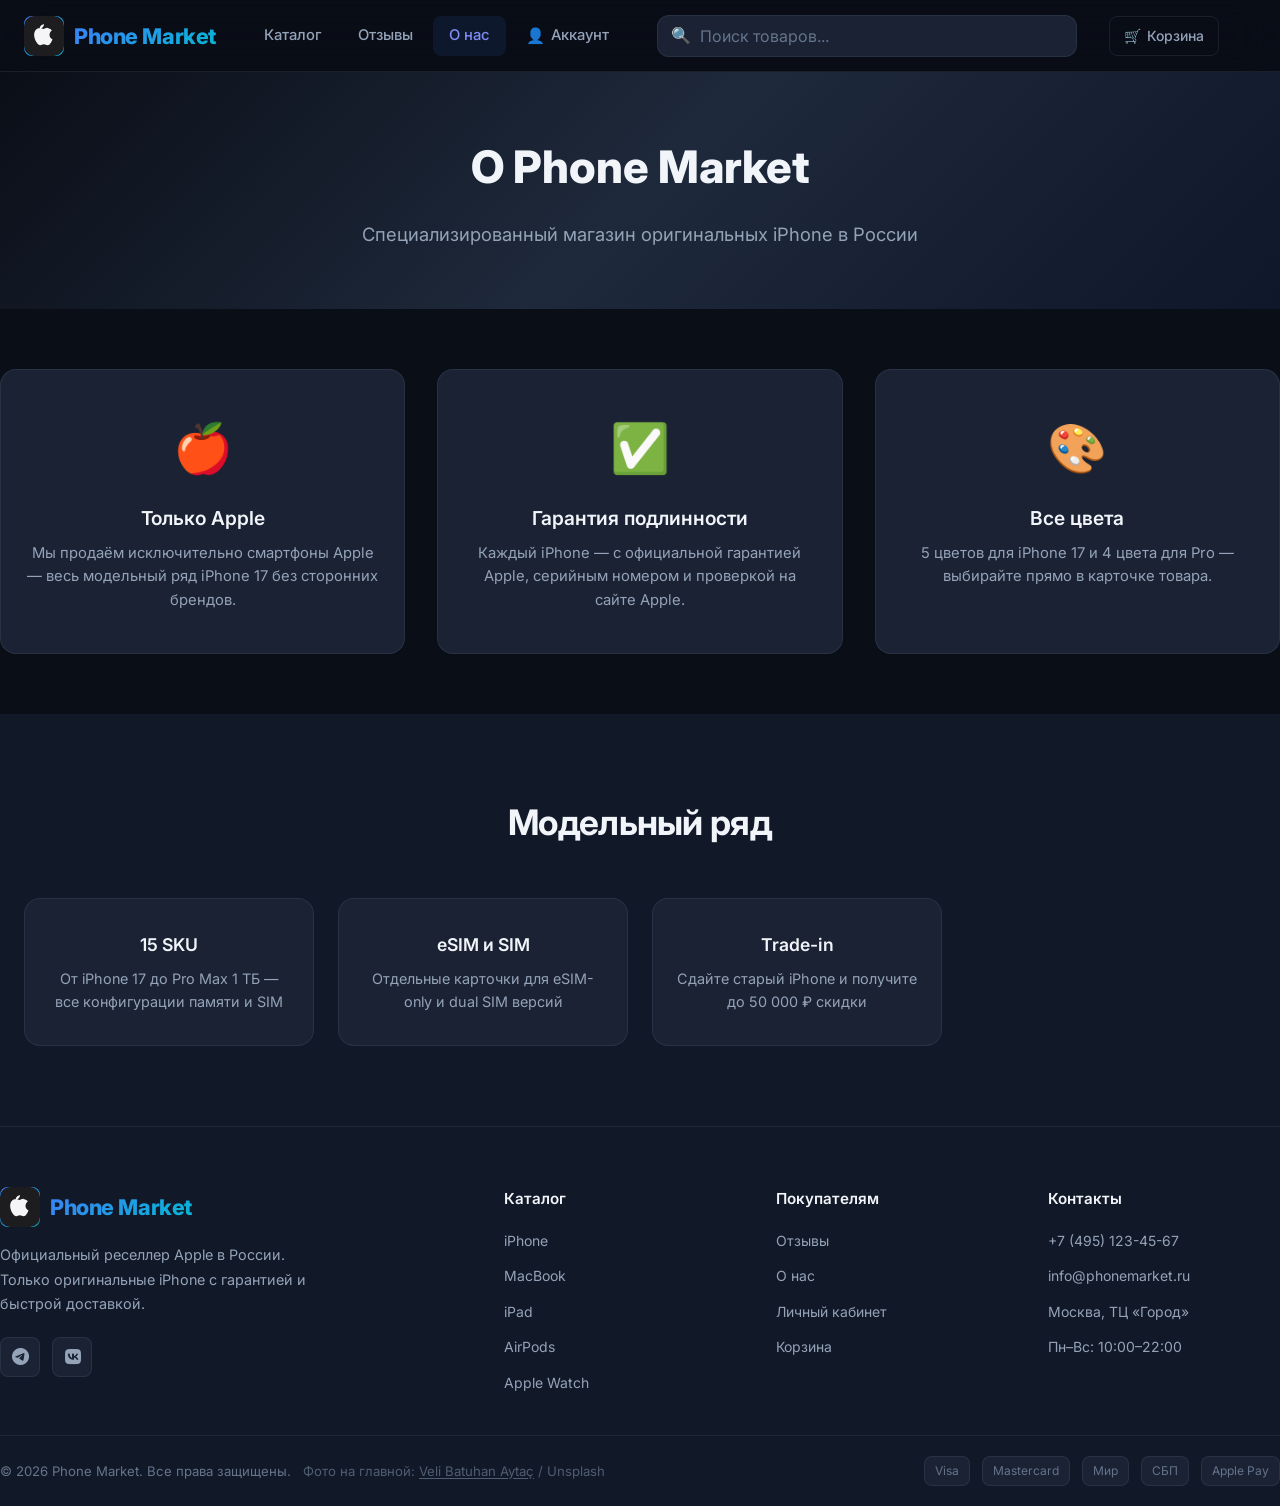
==== commit 1256ae1e: "Add Apple Watch category to catalog - New catalog line with SE, Series 11 and Ultra 3 subcategories " ====
--- a/about.html
+++ b/about.html
@@ -44,7 +44,7 @@
     </section>
   </main>
   <div id="site-footer"></div>
-  <script src="js/data.js?v=1.7"></script>
+  <script src="js/data.js?v=2.3"></script>
   <script src="js/app.js?v=1.4"></script>
   <script src="js/layout.js"></script>
   <script>initLayout('about');</script>
--- a/css/style.css
+++ b/css/style.css
@@ -347,35 +347,122 @@
   width: 100%;
   max-width: 520px;
   aspect-ratio: 16 / 10;
-  background: var(--bg-card);
-  border-radius: var(--radius-xl);
-  border: 1px solid var(--border);
   position: relative;
-  box-shadow: var(--shadow-lg);
-  overflow: hidden;
 }
 
 .hero-pc img {
   position: absolute;
   inset: 0;
-  margin-left: 50px;
-  width: 80%;
+  margin-left: 0;
+  width: 100%;
   height: 100%;
-  object-fit: cover;
+  object-fit: contain;
   display: block;
 }
 
-.hero-pc::before {
-  content: '';
+.hero-carousel__viewport {
+  position: relative;
+  z-index: 1;
+}
+
+.hero-carousel__track {
+  display: grid;
+  align-items: stretch;
+}
+
+.hero-carousel__slide {
+  grid-area: 1 / 1;
+  opacity: 0;
+  visibility: hidden;
+  transform: translateY(10px);
+  transition: opacity 0.55s ease, transform 0.55s ease, visibility 0.55s;
+  pointer-events: none;
+}
+
+.hero-carousel__slide.is-active {
+  opacity: 1;
+  visibility: visible;
+  transform: translateY(0);
+  pointer-events: auto;
+  z-index: 1;
+}
+
+.hero-carousel__dots {
+  position: relative;
+  z-index: 2;
+  display: flex;
+  justify-content: center;
+  align-items: center;
+  gap: 10px;
+  margin-top: 36px;
+  padding: 0 20px;
+}
+
+.hero-carousel__dot {
+  position: relative;
+  width: 10px;
+  height: 10px;
+  padding: 0;
+  border: none;
+  border-radius: 999px;
+  background: rgba(255, 255, 255, 0.22);
+  cursor: pointer;
+  overflow: hidden;
+  transition: width 0.25s ease, background 0.25s ease;
+}
+
+.hero-carousel__dot.is-active {
+  width: 52px;
+  background: rgba(255, 255, 255, 0.14);
+}
+
+.hero-carousel__dot-fill {
   position: absolute;
-  inset: -1px;
-  border-radius: var(--radius-xl);
-  padding: 1px;
+  inset: 0;
+  border-radius: inherit;
   background: var(--gradient-accent);
-  -webkit-mask: linear-gradient(#fff 0 0) content-box, linear-gradient(#fff 0 0);
-  -webkit-mask-composite: xor;
-  mask-composite: exclude;
-  opacity: 0.5;
+  transform: scaleX(0);
+  transform-origin: left center;
+}
+
+.hero-carousel__dot.is-active .hero-carousel__dot-fill {
+  opacity: 1;
+}
+
+@keyframes hero-carousel-progress {
+  from { transform: scaleX(0); }
+  to { transform: scaleX(1); }
+}
+
+.hero-pc--phone img {
+  object-fit: contain;
+}
+
+.hero-pc--macbook img,
+.hero-pc--ipad img,
+.hero-pc--airpods img {
+  width: 100%;
+  height: 100%;
+  inset: 0;
+  top: auto;
+  left: auto;
+  transform: none;
+  object-fit: contain;
+}
+
+.hero-pc--macbook {
+  aspect-ratio: 16 / 11;
+}
+
+.hero-pc--ipad {
+  aspect-ratio: 4 / 3;
+}
+
+@media (prefers-reduced-motion: reduce) {
+  .hero-carousel__slide {
+    transform: none;
+    transition: opacity 0.2s ease, visibility 0.2s;
+  }
 }
 
 /* ===== BUTTONS ===== */
@@ -949,6 +1036,12 @@
     linear-gradient(135deg, rgba(30, 41, 59, 0.2) 0%, rgba(15, 23, 42, 0.92) 100%);
 }
 
+.catalog-picker-card--apple-watch .catalog-picker-card__glow {
+  background:
+    radial-gradient(circle at 86% 42%, rgba(248, 113, 113, 0.22) 0%, transparent 54%),
+    linear-gradient(135deg, rgba(30, 41, 59, 0.2) 0%, rgba(15, 23, 42, 0.92) 100%);
+}
+
 .catalog-picker-card__body {
   position: relative;
   z-index: 1;
@@ -1037,6 +1130,10 @@
 
 .catalog-picker-card--airpods .catalog-picker-card__visual img {
   max-height: 128px;
+}
+
+.catalog-picker-card--apple-watch .catalog-picker-card__visual img {
+  max-height: 136px;
 }
 
 .catalog-picker-card__cta {
@@ -2830,10 +2927,53 @@
   pointer-events: none;
 }
 
-.pc-detail-info h1 {
+.pc-detail-heading {
+  margin-bottom: 12px;
+}
+
+.pc-detail-info h1,
+.pc-detail-title {
   font-size: 2rem;
   font-weight: 700;
-  margin-bottom: 12px;
+  line-height: 1.2;
+  margin: 0;
+}
+
+.pc-detail-color-badge {
+  display: inline-flex;
+  align-items: center;
+  gap: 8px;
+  margin-top: 10px;
+  padding: 6px 12px 6px 10px;
+  border-radius: 999px;
+  border: 1px solid var(--border);
+  background: rgba(255, 255, 255, 0.04);
+  font-size: 0.82rem;
+  font-weight: 600;
+  color: var(--text-secondary);
+  white-space: nowrap;
+}
+
+.pc-detail-color-badge__dot {
+  width: 12px;
+  height: 12px;
+  border-radius: 50%;
+  background: var(--swatch, #ccc);
+  border: 1px solid rgba(255, 255, 255, 0.22);
+  box-shadow: inset 0 0 0 1px rgba(0, 0, 0, 0.12);
+  flex-shrink: 0;
+}
+
+.pc-detail-color-badge__name {
+  color: var(--text-primary);
+}
+
+@media (max-width: 520px) {
+  .pc-detail-color-badge {
+    margin-top: 8px;
+    font-size: 0.78rem;
+    padding: 5px 10px 5px 8px;
+  }
 }
 
 .pc-detail-desc {
@@ -3169,6 +3309,7 @@
   .hero-buttons { justify-content: center; }
   .hero-visual { order: -1; }
   .hero-pc { max-width: 280px; font-size: 5rem; }
+  .hero-carousel__dots { margin-top: 28px; }
   .features-grid { grid-template-columns: repeat(2, 1fr); }
   .catalog-sections-grid { grid-template-columns: 1fr; }
   .page-layout { grid-template-columns: 1fr; }
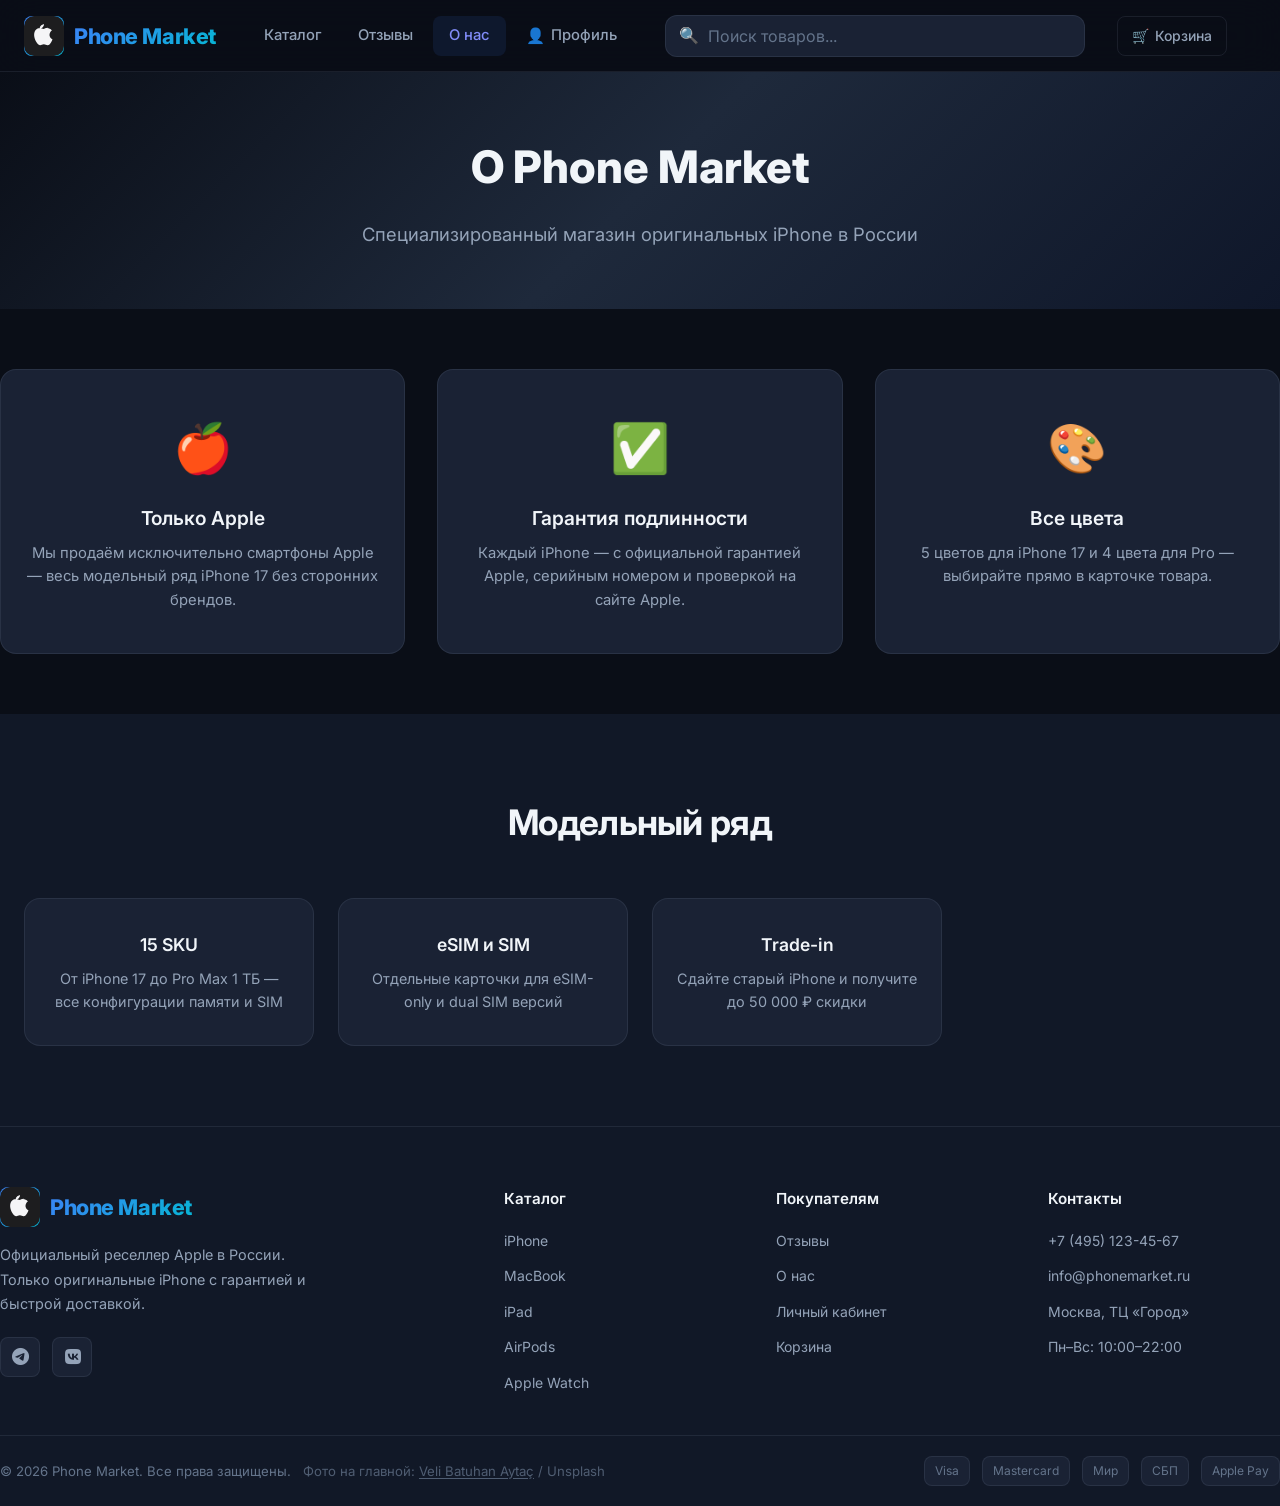
==== commit 614f7a49: "Admin order details modal and Profile header button - Add order detail view in admin panel with cust" ====
--- a/about.html
+++ b/about.html
@@ -44,8 +44,8 @@
     </section>
   </main>
   <div id="site-footer"></div>
-  <script src="js/data.js?v=2.3"></script>
-  <script src="js/app.js?v=1.4"></script>
+  <script src="js/data.js?v=2.4"></script>
+  <script src="js/app.js?v=1.7"></script>
   <script src="js/layout.js"></script>
   <script>initLayout('about');</script>
 </body>
--- a/css/style.css
+++ b/css/style.css
@@ -2490,6 +2490,165 @@
 .status-badge.completed { background: rgba(34, 197, 94, 0.15); color: var(--success); }
 .status-badge.cancelled { background: rgba(239, 68, 68, 0.15); color: var(--danger); }
 
+.admin-table-actions {
+  display: flex;
+  flex-wrap: wrap;
+  gap: 6px;
+}
+
+.admin-modal {
+  position: fixed;
+  inset: 0;
+  z-index: 12000;
+  display: flex;
+  align-items: center;
+  justify-content: center;
+  padding: 24px;
+  opacity: 0;
+  visibility: hidden;
+  pointer-events: none;
+  transition: opacity 0.2s ease, visibility 0.2s;
+}
+
+.admin-modal.is-open {
+  opacity: 1;
+  visibility: visible;
+  pointer-events: auto;
+}
+
+.admin-modal__backdrop {
+  position: absolute;
+  inset: 0;
+  background: rgba(2, 6, 23, 0.72);
+  backdrop-filter: blur(4px);
+}
+
+.admin-modal__dialog {
+  position: relative;
+  z-index: 1;
+  width: min(760px, 100%);
+  max-height: min(88vh, 900px);
+  overflow: auto;
+  background: var(--bg-card);
+  border: 1px solid var(--border);
+  border-radius: var(--radius-lg);
+  box-shadow: var(--shadow-lg);
+  padding: 24px;
+}
+
+.admin-modal__close {
+  position: absolute;
+  top: 12px;
+  right: 12px;
+  width: 36px;
+  height: 36px;
+  border: none;
+  border-radius: 50%;
+  background: rgba(255, 255, 255, 0.06);
+  color: var(--text-secondary);
+  font-size: 1.4rem;
+  line-height: 1;
+  cursor: pointer;
+}
+
+.admin-modal__close:hover {
+  background: rgba(255, 255, 255, 0.1);
+  color: var(--text-primary);
+}
+
+.admin-order-detail__header {
+  display: flex;
+  justify-content: space-between;
+  align-items: flex-start;
+  gap: 16px;
+  margin-bottom: 20px;
+  padding-right: 36px;
+}
+
+.admin-order-detail__header h2 {
+  margin-bottom: 6px;
+}
+
+.admin-order-detail__date {
+  color: var(--text-muted);
+  font-size: 0.9rem;
+}
+
+.admin-order-detail__grid {
+  display: grid;
+  grid-template-columns: repeat(2, minmax(0, 1fr));
+  gap: 16px;
+  margin-bottom: 20px;
+}
+
+.admin-order-detail__card {
+  padding: 16px;
+  border-radius: var(--radius-md);
+  background: rgba(255, 255, 255, 0.03);
+  border: 1px solid var(--border);
+}
+
+.admin-order-detail__card h3,
+.admin-order-detail__items h3 {
+  margin-bottom: 10px;
+  font-size: 1rem;
+}
+
+.admin-order-detail__card p {
+  margin-bottom: 6px;
+}
+
+.admin-order-detail__muted {
+  color: var(--text-muted);
+  font-size: 0.85rem;
+}
+
+.admin-order-items {
+  display: flex;
+  flex-direction: column;
+  gap: 10px;
+}
+
+.admin-order-item {
+  display: grid;
+  grid-template-columns: 56px 1fr auto auto auto;
+  gap: 12px;
+  align-items: center;
+  padding: 12px;
+  border-radius: var(--radius-md);
+  background: rgba(255, 255, 255, 0.03);
+  border: 1px solid var(--border);
+}
+
+.admin-order-item__img {
+  width: 56px;
+  height: 56px;
+  object-fit: contain;
+  border-radius: var(--radius-sm);
+  background: #fff;
+}
+
+.admin-order-item__meta {
+  color: var(--text-muted);
+  font-size: 0.82rem;
+  margin-top: 4px;
+}
+
+.admin-order-item__qty,
+.admin-order-item__price,
+.admin-order-item__sum {
+  font-size: 0.9rem;
+  white-space: nowrap;
+}
+
+.admin-order-item__sum {
+  font-weight: 700;
+}
+
+.admin-order-empty {
+  color: var(--text-secondary);
+}
+
 .admin-form-grid {
   display: grid;
   grid-template-columns: 1fr 1fr;
@@ -3423,6 +3582,16 @@
   .stats-grid { grid-template-columns: 1fr; }
   .cart-item { flex-wrap: wrap; }
   .admin-form-grid { grid-template-columns: 1fr; }
+  .admin-order-detail__grid { grid-template-columns: 1fr; }
+  .admin-order-item {
+    grid-template-columns: 56px 1fr;
+    grid-template-rows: auto auto;
+  }
+  .admin-order-item__qty,
+  .admin-order-item__price,
+  .admin-order-item__sum {
+    grid-column: 2;
+  }
   .configurator-page { padding-bottom: 80px; }
   .config-mobile-bar { display: flex; }
   .config-summary-actions .btn-primary { display: none; }
